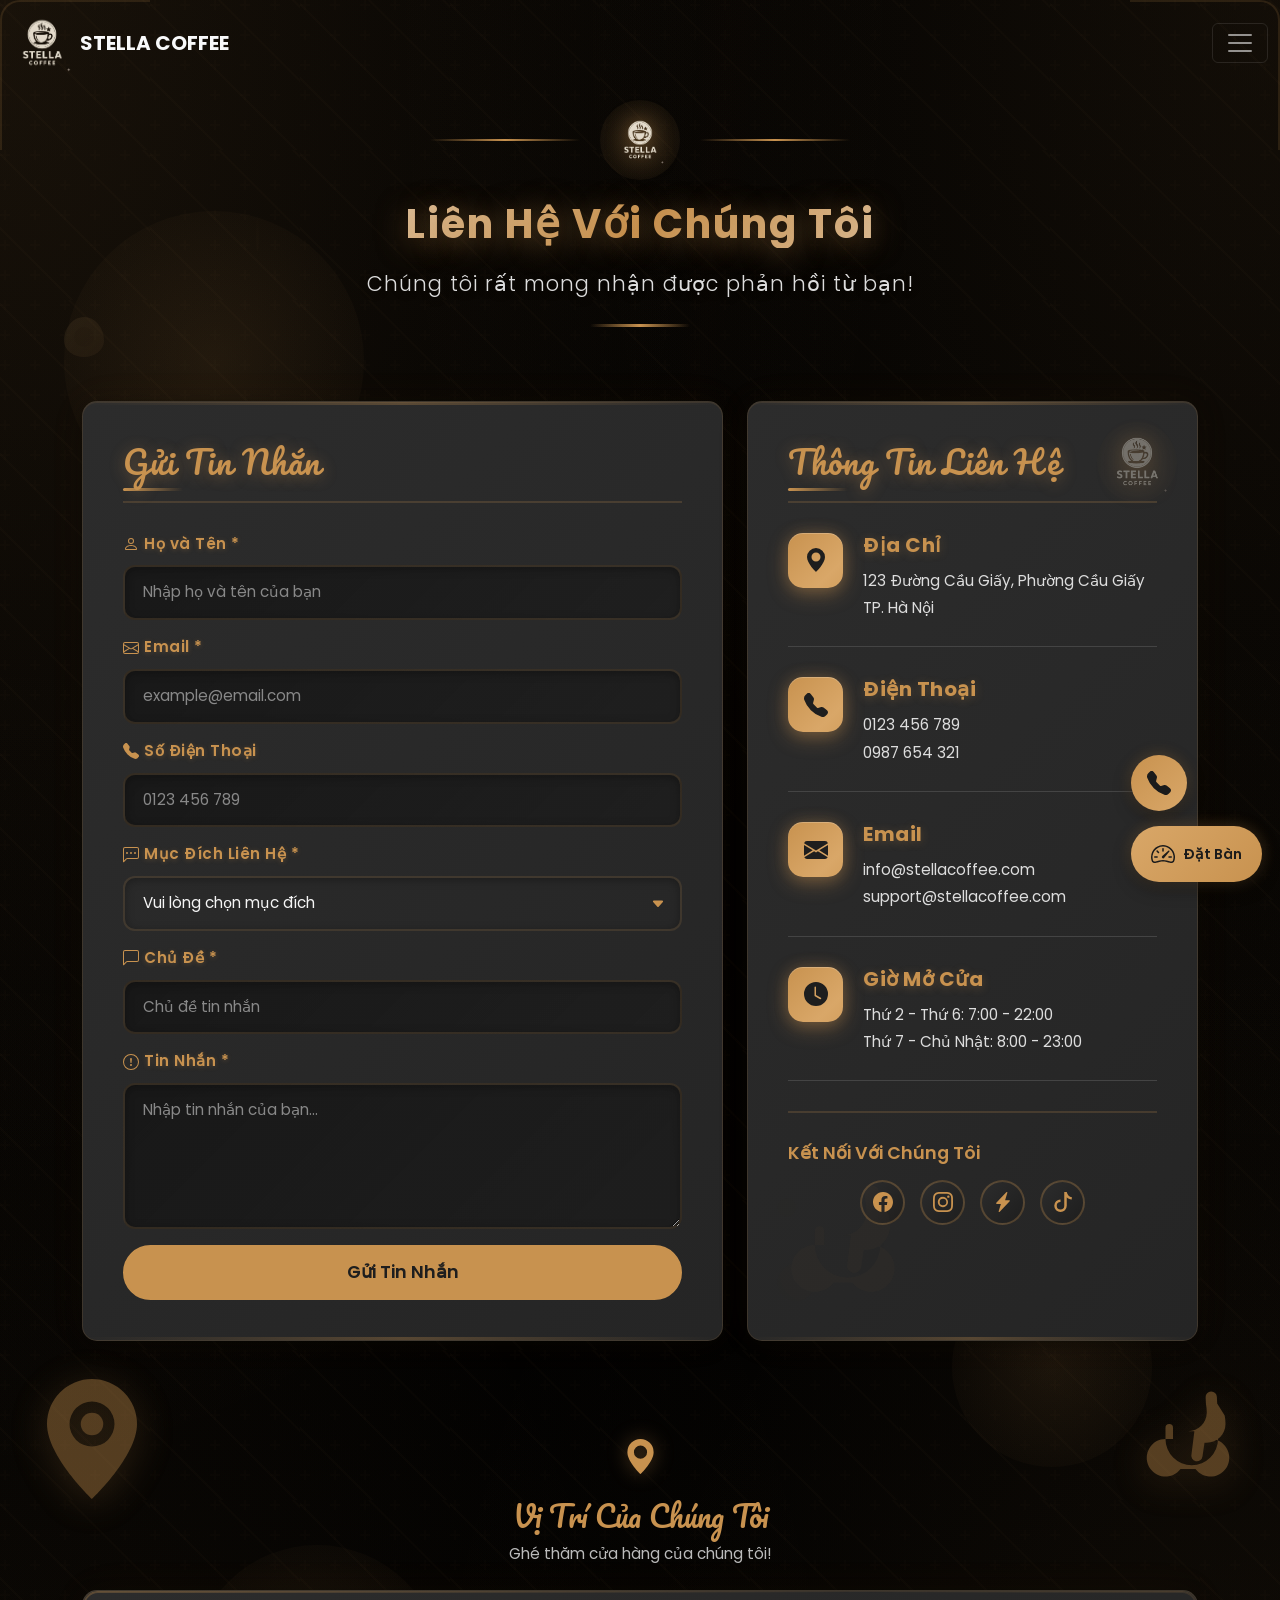
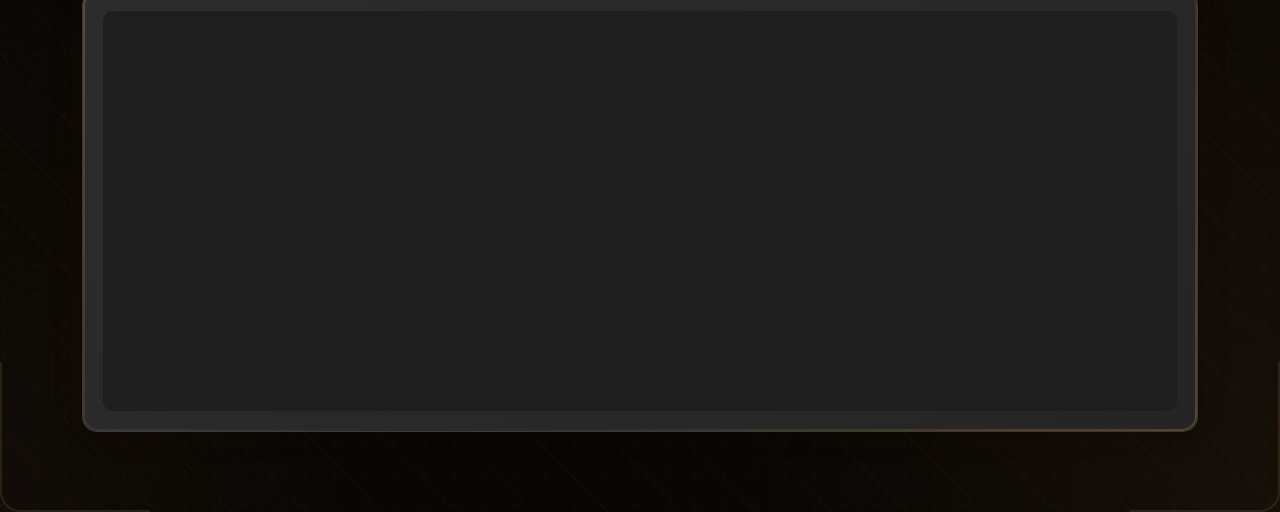
==== Contact.html @ ab0bbe63 "Cải thiện trang Contact" ====
<!DOCTYPE html>
<html lang="vi">

<head>
    <meta charset="UTF-8">
    <meta name="viewport" content="width=device-width, initial-scale=1.0">
    <title>Liên Hệ - Stella Coffee</title>
    <link rel="icon" type="image/png" href="assets/images/logo.png">

    <!-- Bootstrap -->
    <link href="https://cdn.jsdelivr.net/npm/bootstrap@5.3.8/dist/css/bootstrap.min.css" rel="stylesheet"
        integrity="sha384-sRIl4kxILFvY47J16cr9ZwB07vP4J8+LH7qKQnuqkuIAvNWLzeN8tE5YBujZqJLB" crossorigin="anonymous">

    <!-- Font đẹp -->
    <link href="https://fonts.googleapis.com/css2?family=Pacifico&family=Poppins:wght@400;600&display=swap"
        rel="stylesheet">

    <!-- Custom CSS -->
    <link rel="stylesheet" href="assets/style.css">
    <link rel="stylesheet" href="assets/contact.css">
</head>

<body>
    <!-- Thanh điều hướng -->
    <header>
        <nav class="navbar fixed-top navbar-dark">
            <div class="container-fluid">
                <a href="index.html" class="navbar-brand d-flex align-items-center">
                    <img src="assets/images/logo.png" alt="Logo Coffee"
                        style="width: 60px; height: auto; margin-right: 8px;">
                    <span class="fw-bold text-light">STELLA COFFEE</span>
                </a>

                <button class="navbar-toggler" type="button" data-bs-toggle="offcanvas"
                    data-bs-target="#offcanvasNavbar" aria-controls="offcanvasNavbar" aria-label="Toggle navigation">
                    <span class="navbar-toggler-icon"></span>
                </button>

                <div class="offcanvas offcanvas-end text-bg-dark" tabindex="-1" id="offcanvasNavbar">
                    <div class="offcanvas-header">
                        <h5 class="offcanvas-title">MENU</h5>
                        <button type="button" class="btn-close btn-close-white" data-bs-dismiss="offcanvas"
                            aria-label="Close"></button>
                    </div>
                    <div class="offcanvas-body">
                        <ul class="navbar-nav justify-content-end flex-grow-1 pe-3">
                            <li class="nav-item"><a class="nav-link text-light" href="index.html">Trang chủ</a></li>
                            <li class="nav-item"><a class="nav-link text-light" href="#">Giới thiệu</a></li>
                            <li class="nav-item"><a class="nav-link text-light" href="Menu.html">Menu</a></li>
                            <li class="nav-item"><a class="nav-link text-light" href="#">Thư viện</a></li>
                            <li class="nav-item"><a class="nav-link text-light active" href="Contact.html">Liên hệ</a>
                            </li>
                        </ul>
                    </div>
                </div>
            </div>
        </nav>
    </header>

    <!-- Nội dung chính -->
    <main>
        <section class="contact-section">
            <!-- Animated Background Shapes -->
            <div class="bg-shape bg-shape-1"></div>
            <div class="bg-shape bg-shape-2"></div>
            <div class="bg-shape bg-shape-3"></div>
            <div class="bg-shape bg-shape-4"></div>
            
            <!-- Decorative Background Elements -->
            <div class="coffee-bean coffee-bean-1"></div>
            <div class="coffee-bean coffee-bean-2"></div>
            <div class="coffee-bean coffee-bean-3"></div>
            <div class="coffee-bean coffee-bean-4"></div>
            <div class="coffee-steam steam-1"></div>
            <div class="coffee-steam steam-2"></div>
            <div class="coffee-steam steam-3"></div>
            
            <!-- Decorative Corner Elements -->
            <div class="decorative-corner corner-top-left"></div>
            <div class="decorative-corner corner-top-right"></div>
            <div class="decorative-corner corner-bottom-left"></div>
            <div class="decorative-corner corner-bottom-right"></div>
            
            <!-- Background Pattern SVG -->
            <div class="bg-pattern"></div>
            
            <div class="container" style="position: relative; z-index: 1;">
                <div class="contact-header text-center fade-in-up">
                    <div class="header-decoration">
                        <div class="decoration-line left-line"></div>
                        <div class="header-icon-wrapper">
                            <div class="icon-glow"></div>
                            <img src="assets/images/logo.png" alt="Stella Coffee Logo" class="header-logo-icon">
                        </div>
                        <div class="decoration-line right-line"></div>
                    </div>
                    <h1>Liên Hệ Với Chúng Tôi</h1>
                    <p class="subtitle-text">Chúng tôi rất mong nhận được phản hồi từ bạn!</p>
                    <div class="header-underline"></div>
                </div>

                <div class="row g-4 mt-4">
                    <!-- Form liên hệ -->
                    <div class="col-lg-7">
                        <div class="contact-form-wrapper fade-in-left">
                            <div class="form-decoration-top"></div>
                            <div class="form-icon-header">
                                <h2>Gửi Tin Nhắn</h2>
                            </div>
                            <form id="contactForm" class="contact-form">
                                <div class="form-group-wrapper">
                                    <div class="mb-3">
                                        <label for="name" class="form-label">
                                            <svg xmlns="http://www.w3.org/2000/svg" width="16" height="16" fill="currentColor" viewBox="0 0 16 16" style="margin-right: 5px;">
                                                <path d="M8 8a3 3 0 1 0 0-6 3 3 0 0 0 0 6Zm2-3a2 2 0 1 1-4 0 2 2 0 0 1 4 0Zm4 8c0 1-1 1-1 1H3s-1 0-1-1 1-4 6-4 6 3 6 4Zm-1-.004c-.001-.246-.154-.986-.832-1.664C11.516 10.68 10.289 10 8 10c-2.29 0-3.516.68-4.168 1.332-.678.678-.83 1.418-.832 1.664h10Z"/>
                                            </svg>
                                            Họ và Tên *
                                        </label>
                                        <input type="text" class="form-control" id="name" name="name" required
                                            placeholder="Nhập họ và tên của bạn">
                                    </div>
                                    <div class="mb-3">
                                        <label for="email" class="form-label">
                                            <svg xmlns="http://www.w3.org/2000/svg" width="16" height="16" fill="currentColor" viewBox="0 0 16 16" style="margin-right: 5px;">
                                                <path d="M0 4a2 2 0 0 1 2-2h12a2 2 0 0 1 2 2v8a2 2 0 0 1-2 2H2a2 2 0 0 1-2-2V4Zm2-1a1 1 0 0 0-1 1v.217l7 4.2 7-4.2V4a1 1 0 0 0-1-1H2Zm13 2.383-4.708 2.825L15 11.105V5.383Zm-.034 6.876-5.64-3.471L8 9.583l-1.326-.795-5.64 3.47A1 1 0 0 0 2 13h12a1 1 0 0 0 .966-.741ZM1 11.105l4.708-2.897L1 5.383v5.722Z"/>
                                            </svg>
                                            Email *
                                        </label>
                                        <input type="email" class="form-control" id="email" name="email" required
                                            placeholder="example@email.com">
                                    </div>
                                    <div class="mb-3">
                                        <label for="phone" class="form-label">
                                            <svg xmlns="http://www.w3.org/2000/svg" width="16" height="16" fill="currentColor" viewBox="0 0 16 16" style="margin-right: 5px;">
                                                <path fill-rule="evenodd" d="M1.885.511a1.745 1.745 0 0 1 2.61.163L6.29 2.98c.329.423.445.974.315 1.494l-.547 2.19a.678.678 0 0 0 .178.643l2.457 2.457a.678.678 0 0 0 .644.178l2.189-.547a1.745 1.745 0 0 1 1.494.315l2.306 1.794c.829.645.905 1.87.163 2.611l-1.034 1.034c-.74.74-1.846 1.065-2.877.702a18.634 18.634 0 0 1-7.01-4.42 18.634 18.634 0 0 1-4.42-7.009c-.362-1.03-.037-2.137.703-2.877L1.885.511z"/>
                                            </svg>
                                            Số Điện Thoại
                                        </label>
                                        <input type="tel" class="form-control" id="phone" name="phone"
                                            placeholder="0123 456 789">
                                    </div>
                                    <div class="mb-3">
                                        <label for="purpose" class="form-label">
                                            <svg xmlns="http://www.w3.org/2000/svg" width="16" height="16" fill="currentColor" viewBox="0 0 16 16" style="margin-right: 5px;">
                                                <path d="M14 1a1 1 0 0 1 1 1v8a1 1 0 0 1-1 1H4.414A2 2 0 0 0 3 11.586l-2 2V2a1 1 0 0 1 1-1h12zM2 0a2 2 0 0 0-2 2v12.793a.5.5 0 0 0 .854.353l2.853-2.853A1 1 0 0 1 4.414 12H14a2 2 0 0 0 2-2V2a2 2 0 0 0-2-2H2z"/>
                                                <path d="M5 6a1 1 0 1 1-2 0 1 1 0 0 1 2 0zm4 0a1 1 0 1 1-2 0 1 1 0 0 1 2 0zm4 0a1 1 0 1 1-2 0 1 1 0 0 1 2 0z"/>
                                            </svg>
                                            Mục Đích Liên Hệ *
                                        </label>
                                        <select class="form-control" id="purpose" name="purpose" required>
                                            <option value="" disabled selected>Vui lòng chọn mục đích</option>
                                            <option value="booking">❤️ Đặt bàn / Đặt chỗ</option>
                                            <option value="delivery">🚚 Đặt hàng giao tận nơi</option>
                                            <option value="event">🎉 Tổ chức sự kiện</option>
                                            <option value="feedback">💬 Phản hồi / Góp ý</option>
                                            <option value="complaint">⚠️ Khiếu nại</option>
                                            <option value="cooperation">🤝 Hợp tác kinh doanh</option>
                                            <option value="recruitment">👔 Tuyển dụng</option>
                                            <option value="other">📋 Khác</option>
                                        </select>
                                    </div>
                                    <div class="mb-3">
                                        <label for="subject" class="form-label">
                                            <svg xmlns="http://www.w3.org/2000/svg" width="16" height="16" fill="currentColor" viewBox="0 0 16 16" style="margin-right: 5px;">
                                                <path d="M14 1a1 1 0 0 1 1 1v8a1 1 0 0 1-1 1H4.414A2 2 0 0 0 3 11.586l-2 2V2a1 1 0 0 1 1-1h12zM2 0a2 2 0 0 0-2 2v12.793a.5.5 0 0 0 .854.353l2.853-2.853A1 1 0 0 1 4.414 12H14a2 2 0 0 0 2-2V2a2 2 0 0 0-2-2H2z"/>
                                            </svg>
                                            Chủ Đề *
                                        </label>
                                        <input type="text" class="form-control" id="subject" name="subject" required
                                            placeholder="Chủ đề tin nhắn">
                                    </div>
                                    <!-- Honeypot field để chống spam -->
                                    <input type="text" name="website" id="website" style="position: absolute; left: -9999px;" tabindex="-1" autocomplete="off">
                                    <div class="mb-3">
                                        <label for="message" class="form-label">
                                            <svg xmlns="http://www.w3.org/2000/svg" width="16" height="16" fill="currentColor" viewBox="0 0 16 16" style="margin-right: 5px;">
                                                <path d="M8 15A7 7 0 1 1 8 1a7 7 0 0 1 0 14zm0 1A8 8 0 1 0 8 0a8 8 0 0 0 0 16z"/>
                                                <path d="M7.002 11a1 1 0 1 1 2 0 1 1 0 0 1-2 0zM7.1 4.995a.905.905 0 1 1 1.8 0l-.35 3.507a.552.552 0 0 1-1.1 0L7.1 4.995z"/>
                                            </svg>
                                            Tin Nhắn *
                                        </label>
                                        <textarea class="form-control" id="message" name="message" rows="5" required
                                            placeholder="Nhập tin nhắn của bạn..."></textarea>
                                    </div>
                                    <button type="submit" class="btn-submit">
                                        <span class="btn-text">Gửi Tin Nhắn</span>
                                        <span class="btn-loader d-none">
                                            <span class="spinner"></span>
                                        </span>
                                    </button>
                                </div>
                            </form>
                            <div class="form-decoration-bottom"></div>
                        </div>
                    </div>

                    <!-- Thông tin liên hệ -->
                    <div class="col-lg-5">
                        <div class="contact-info-wrapper fade-in-right">
                            <div class="info-decoration-top"></div>
                            <!-- Decorative Logo -->
                            <div class="info-coffee-icons">
                                <div class="info-coffee-icon icon-1">
                                    <img src="assets/images/logo.png" alt="Stella Coffee Logo" class="info-logo-img">
                                </div>
                            </div>
                            <!-- Large Coffee Icon Pattern -->
                            <div class="info-large-icon">
                                <svg xmlns="http://www.w3.org/2000/svg" width="150" height="150" fill="#c8924f" viewBox="0 0 16 16" opacity="0.2">
                                    <path d="M5 8a2.5 2.5 0 1 0 2 4h2a2.5 2.5 0 1 0 2-4V6.5a.5.5 0 0 1 1 0V8a3.5 3.5 0 1 1-7 0V6.5a.5.5 0 0 1 1 0V8Z"/>
                                    <path d="M11.89 3.26l-.04-.87a.75.75 0 1 0-1.5.05l.04.87c.07.36.11.73.11 1.15 0 1.38-1.12 2.5-2.5 2.5H8.85l-.38 3.04a.75.75 0 1 0 1.46.32L10.2 8.5h.3c1.38 0 2.5-1.12 2.5-2.5 0-.42-.04-.79-.11-1.15Z"/>
                                    <circle cx="3" cy="12" r="2" fill="#c8924f" opacity="0.3"/>
                                    <circle cx="13" cy="4" r="1.5" fill="#c8924f" opacity="0.3"/>
                                    <circle cx="2" cy="4" r="1" fill="#c8924f" opacity="0.3"/>
                                </svg>
                            </div>
                            <div class="info-icon-header">
                                <h2>Thông Tin Liên Hệ</h2>
                            </div>

                            <div class="contact-info-item">
                                <div class="contact-icon">
                                    <svg xmlns="http://www.w3.org/2000/svg" width="24" height="24" fill="currentColor"
                                        class="bi bi-geo-alt-fill" viewBox="0 0 16 16">
                                        <path
                                            d="M8 16s6-5.686 6-10A6 6 0 0 0 2 6c0 4.314 6 10 6 10zm0-7a3 3 0 1 1 0-6 3 3 0 0 1 0 6z" />
                                    </svg>
                                </div>
                                <div class="contact-info-details">
                                    <h4>Địa Chỉ</h4>
                                    <p>123 Đường Cầu Giấy, Phường Cầu Giấy<br> TP. Hà Nội</p>
                                </div>
                            </div>

                            <div class="contact-info-item">
                                <div class="contact-icon">
                                    <svg xmlns="http://www.w3.org/2000/svg" width="24" height="24" fill="currentColor"
                                        class="bi bi-telephone-fill" viewBox="0 0 16 16">
                                        <path fill-rule="evenodd"
                                            d="M1.885.511a1.745 1.745 0 0 1 2.61.163L6.29 2.98c.329.423.445.974.315 1.494l-.547 2.19a.678.678 0 0 0 .178.643l2.457 2.457a.678.678 0 0 0 .644.178l2.189-.547a1.745 1.745 0 0 1 1.494.315l2.306 1.794c.829.645.905 1.87.163 2.611l-1.034 1.034c-.74.74-1.846 1.065-2.877.702a18.634 18.634 0 0 1-7.01-4.42 18.634 18.634 0 0 1-4.42-7.009c-.362-1.03-.037-2.137.703-2.877L1.885.511z" />
                                    </svg>
                                </div>
                                <div class="contact-info-details">
                                    <h4>Điện Thoại</h4>
                                    <p><a href="tel:+84123456789">0123 456 789</a></p>
                                    <p><a href="tel:+84987654321">0987 654 321</a></p>
                                </div>
                            </div>

                            <div class="contact-info-item">
                                <div class="contact-icon">
                                    <svg xmlns="http://www.w3.org/2000/svg" width="24" height="24" fill="currentColor"
                                        class="bi bi-envelope-fill" viewBox="0 0 16 16">
                                        <path
                                            d="M.05 3.555A2 2 0 0 1 2 2h12a2 2 0 0 1 1.95 1.555L8 8.414.05 3.555zM0 4.697v7.104l5.803-3.558L0 4.697zM6.761 8.83l-6.57 4.027A2 2 0 0 0 2 14h12a2 2 0 0 0 1.808-1.144l-6.57-4.027L8 9.586l-1.239-.757zm3.436-.586L16 11.801V4.697l-5.803 3.546z" />
                                    </svg>
                                </div>
                                <div class="contact-info-details">
                                    <h4>Email</h4>
                                    <p><a href="mailto:info@stellacoffee.com">info@stellacoffee.com</a></p>
                                    <p><a href="mailto:support@stellacoffee.com">support@stellacoffee.com</a></p>
                                </div>
                            </div>

                            <div class="contact-info-item">
                                <div class="contact-icon">
                                    <svg xmlns="http://www.w3.org/2000/svg" width="24" height="24" fill="currentColor"
                                        class="bi bi-clock-fill" viewBox="0 0 16 16">
                                        <path
                                            d="M16 8A8 8 0 1 1 0 8a8 8 0 0 1 16 0zM8 3.5a.5.5 0 0 0-1 0V9a.5.5 0 0 0 .252.434l3.5 2a.5.5 0 0 0 .496-.868L8 8.71V3.5z" />
                                    </svg>
                                </div>
                                <div class="contact-info-details">
                                    <h4>Giờ Mở Cửa</h4>
                                    <p>Thứ 2 - Thứ 6: 7:00 - 22:00<br>Thứ 7 - Chủ Nhật: 8:00 - 23:00</p>
                                </div>
                            </div>

                            <!-- Social Media Links -->
                            <div class="social-media-section">
                                <h4>Kết Nối Với Chúng Tôi</h4>
                                <div class="social-icons">
                                    <a href="#" class="social-icon" title="Facebook">
                                        <svg xmlns="http://www.w3.org/2000/svg" width="20" height="20" fill="currentColor" viewBox="0 0 16 16">
                                            <path d="M16 8.049c0-4.446-3.582-8.05-8-8.05C3.58 0-.002 3.603-.002 8.05c0 4.017 2.926 7.347 6.75 7.951v-5.625h-2.03V8.05H6.75V6.275c0-2.017 1.195-3.131 3.022-3.131.876 0 1.791.157 1.791.157v1.98h-1.009c-.993 0-1.303.621-1.303 1.258v1.51h2.218l-.354 2.326H9.25V16c3.824-.604 6.75-3.934 6.75-7.951z"/>
                                        </svg>
                                    </a>
                                    <a href="#" class="social-icon" title="Instagram">
                                        <svg xmlns="http://www.w3.org/2000/svg" width="20" height="20" fill="currentColor" viewBox="0 0 16 16">
                                            <path d="M8 0C5.829 0 5.556.01 4.703.048 3.85.088 3.269.222 2.76.42a3.917 3.917 0 0 0-1.417.923A3.927 3.927 0 0 0 .42 2.76C.222 3.268.087 3.85.048 4.7.01 5.555 0 5.827 0 8.001c0 2.172.01 2.444.048 3.297.04.852.174 1.433.372 1.942.205.526.478.972.923 1.417.444.445.89.719 1.416.923.51.198 1.09.333 1.942.372C5.555 15.99 5.827 16 8 16s2.444-.01 3.298-.048c.851-.04 1.434-.174 1.943-.372a3.916 3.916 0 0 0 1.416-.923c.445-.445.718-.891.923-1.417.197-.509.332-1.09.372-1.942C15.99 10.445 16 10.173 16 8s-.01-2.445-.048-3.299c-.04-.851-.175-1.433-.372-1.941a3.926 3.926 0 0 0-.923-1.417A3.911 3.911 0 0 0 13.24.42c-.51-.198-1.092-.333-1.943-.372C10.443.01 10.172 0 7.998 0h.003zm-.717 1.442h.718c2.136 0 2.389.007 3.232.046.78.035 1.204.166 1.486.275.373.145.64.319.92.599.28.28.453.546.598.92.11.281.24.705.275 1.485.039.843.047 1.096.047 3.231s-.008 2.389-.047 3.232c-.035.78-.166 1.203-.275 1.485a2.47 2.47 0 0 1-.599.919c-.28.28-.546.453-.92.598-.28.11-.704.24-1.485.276-.843.038-1.096.047-3.232.047s-2.39-.009-3.233-.047c-.78-.036-1.203-.166-1.485-.276a2.478 2.478 0 0 1-.92-.598 2.48 2.48 0 0 1-.6-.92c-.109-.281-.24-.705-.275-1.485-.038-.843-.046-1.096-.046-3.233 0-2.136.008-2.388.046-3.231.036-.78.166-1.204.276-1.486.145-.373.319-.64.599-.92.28-.28.546-.453.92-.598.282-.11.705-.24 1.485-.276.738-.034 1.024-.044 2.515-.045v.002zm4.988 1.328a.96.96 0 1 0 0 1.92.96.96 0 0 0 0-1.92zm-4.27 1.122a4.109 4.109 0 1 0 0 8.217 4.109 4.109 0 0 0 0-8.217zm0 1.441a2.667 2.667 0 1 1 0 5.334 2.667 2.667 0 0 1 0-5.334z"/>
                                        </svg>
                                    </a>
                                    <a href="#" class="social-icon" title="Zalo">
                                        <svg xmlns="http://www.w3.org/2000/svg" width="20" height="20" fill="currentColor" viewBox="0 0 16 16">
                                            <path d="M11.251.068a.5.5 0 0 1 .227.58L9.677 6.5H13a.5.5 0 0 1 .364.843l-8 8.5a.5.5 0 0 1-.842-.49L6.323 9.5H3a.5.5 0 0 1-.364-.843l8-8.5a.5.5 0 0 1 .615-.09z"/>
                                        </svg>
                                    </a>
                                    <a href="#" class="social-icon" title="TikTok">
                                        <svg xmlns="http://www.w3.org/2000/svg" width="20" height="20" fill="currentColor" viewBox="0 0 16 16">
                                            <path d="M9 0h1.98c.144.715.54 1.617 1.235 2.512C12.895 3.389 13.797 4 15 4v2c-1.753 0-3.07-.814-4-1.829V11a5 5 0 1 1-5-5v2a3 3 0 1 0 3 3V0Z"/>
                                        </svg>
                                    </a>
                                </div>
                            </div>
                            <div class="info-decoration-bottom"></div>
                        </div>
                    </div>
                </div>

                <!-- Map Section -->
                <div class="row mt-5">
                    <div class="col-12">
                        <div class="map-wrapper fade-in-up">
                            <!-- Decorative Icons Around Map -->
                            <div class="map-decorative-icons">
                                <div class="map-decor-icon map-icon-left">
                                    <svg xmlns="http://www.w3.org/2000/svg" width="120" height="120" fill="#c8924f" viewBox="0 0 16 16">
                                        <path d="M8 16s6-5.686 6-10A6 6 0 0 0 2 6c0 4.314 6 10 6 10zm0-7a3 3 0 1 1 0-6 3 3 0 0 1 0 6z"/>
                                        <circle cx="8" cy="6" r="1.5" fill="#c8924f"/>
                                    </svg>
                                </div>
                                <div class="map-decor-icon map-icon-right">
                                    <svg xmlns="http://www.w3.org/2000/svg" width="120" height="120" fill="#c8924f" viewBox="0 0 16 16">
                                        <path d="M5 8a2.5 2.5 0 1 0 2 4h2a2.5 2.5 0 1 0 2-4V6.5a.5.5 0 0 1 1 0V8a3.5 3.5 0 1 1-7 0V6.5a.5.5 0 0 1 1 0V8Z"/>
                                        <path d="M11.89 3.26l-.04-.87a.75.75 0 1 0-1.5.05l.04.87c.07.36.11.73.11 1.15 0 1.38-1.12 2.5-2.5 2.5H8.85l-.38 3.04a.75.75 0 1 0 1.46.32L10.2 8.5h.3c1.38 0 2.5-1.12 2.5-2.5 0-.42-.04-.79-.11-1.15Z"/>
                                    </svg>
                                </div>
                            </div>
                            <div class="map-header text-center mb-4">
                                <svg xmlns="http://www.w3.org/2000/svg" width="35" height="35" fill="#c8924f" viewBox="0 0 16 16" style="margin-bottom: 10px;">
                                    <path d="M8 16s6-5.686 6-10A6 6 0 0 0 2 6c0 4.314 6 10 6 10zm0-7a3 3 0 1 1 0-6 3 3 0 0 1 0 6z"/>
                                </svg>
                                <h2>Vị Trí Của Chúng Tôi</h2>
                                <p class="map-subtitle">Ghé thăm cửa hàng của chúng tôi!</p>
                            </div>
                            <div class="map-container">
                                <!-- Lazy-load Map -->
                                <div class="map-wrapper-lazy" id="map-section" 
                                    data-src="https://www.google.com/maps/embed?pb=!1m18!1m12!1m3!1d4640.594078069213!2d105.80084557601275!3d21.02815948779765!2m3!1f0!2f0!3f0!3m2!1i1024!2i768!4f13.1!3m3!1m2!1s0x3135ab424a50fff9%3A0xbe3a7f3670c0a45f!2zVHLGsOG7nW5nIMSQ4bqhaSBI4buNYyBHaWFvIFRow7RuZyBW4bqtbiBU4bqjaQ!5e1!3m2!1svi!2s!4v1761988107381!5m2!1svi!2s">
                                    <div class="map-placeholder">
                                        <div class="map-loading-spinner"></div>
                                        <p>Đang tải bản đồ...</p>
                                        <a href="https://www.google.com/maps/search/?api=1&query=123+Đường+Cầu+Giấy,+Phường+Cầu+Giấy,+Hà+Nội" 
                                           target="_blank" class="btn-map-directions">
                                            <svg xmlns="http://www.w3.org/2000/svg" width="20" height="20" fill="currentColor" viewBox="0 0 16 16" style="margin-right: 8px;">
                                                <path d="M8 16s6-5.686 6-10A6 6 0 0 0 2 6c0 4.314 6 10 6 10zm0-7a3 3 0 1 1 0-6 3 3 0 0 1 0 6z"/>
                                            </svg>
                                            Chỉ đường đến Stella Coffee
                                        </a>
                                    </div>
                                </div>
                            </div>
                        </div>
                    </div>
                </div>
            </div>
        </section>
    </main>

    <!-- Script Bootstrap -->
    <script src="https://cdn.jsdelivr.net/npm/bootstrap@5.3.8/dist/js/bootstrap.bundle.min.js"
        integrity="sha384-FKyoEForCGlyvwx9Hj09JcYn3nv7wiPVlz7YYwJrWVcXK/BmnVDxM+D2scQbITxI"
        crossorigin="anonymous"></script>

    <!-- Toast Notification -->
    <div id="toast" class="toast-notification" role="alert" aria-live="assertive" aria-atomic="true">
        <div class="toast-content">
            <svg xmlns="http://www.w3.org/2000/svg" width="24" height="24" fill="#c8924f" viewBox="0 0 16 16" class="toast-icon">
                <path d="M16 8A8 8 0 1 1 0 8a8 8 0 0 1 16 0zm-3.97-3.03a.75.75 0 0 0-1.08.022L7.477 9.417 5.384 7.323a.75.75 0 0 0-1.06 1.061L6.97 11.03a.75.75 0 0 0 1.079-.02l3.992-4.99a.75.75 0 0 0-.01-1.05z"/>
            </svg>
            <div class="toast-text">
                <strong>Thành công!</strong>
                <p>Cảm ơn bạn đã liên hệ! Chúng tôi sẽ phản hồi trong vòng 24 giờ.</p>
            </div>
        </div>
    </div>

    <!-- Floating CTA Buttons -->
    <div class="floating-cta-buttons">
        <!-- Call Button -->
        <a href="tel:0123456789" class="floating-call" aria-label="Gọi ngay">
            <svg xmlns="http://www.w3.org/2000/svg" width="24" height="24" fill="currentColor" viewBox="0 0 16 16">
                <path fill-rule="evenodd" d="M1.885.511a1.745 1.745 0 0 1 2.61.163L6.29 2.98c.329.423.445.974.315 1.494l-.547 2.19a.678.678 0 0 0 .178.643l2.457 2.457a.678.678 0 0 0 .644.178l2.189-.547a1.745 1.745 0 0 1 1.494.315l2.306 1.794c.829.645.905 1.87.163 2.611l-1.034 1.034c-.74.74-1.846 1.065-2.877.702a18.634 18.634 0 0 1-7.01-4.42 18.634 18.634 0 0 1-4.42-7.009c-.362-1.03-.037-2.137.703-2.877L1.885.511z"/>
            </svg>
        </a>
        <!-- Booking Button -->
        <a href="#contactForm" class="floating-booking" aria-label="Đặt bàn ngay">
            <svg xmlns="http://www.w3.org/2000/svg" width="24" height="24" fill="currentColor" viewBox="0 0 16 16">
                <path d="M8 4a.5.5 0 0 1 .5.5V6a.5.5 0 0 1-1 0V4.5A.5.5 0 0 1 8 4zM3.732 5.732a.5.5 0 0 1 .707 0l.915.914a.5.5 0 1 1-.708.708l-.914-.915a.5.5 0 0 1 0-.707zM2 10a.5.5 0 0 1 .5-.5h1.586a.5.5 0 0 1 0 1H2.5A.5.5 0 0 1 2 10zm9.5 0a.5.5 0 0 1 .5-.5h1.5a.5.5 0 0 1 0 1H12a.5.5 0 0 1-.5-.5zm.754-4.246a.389.389 0 0 0-.527-.02L7.547 9.31a.91.91 0 1 0 1.302 1.258l3.434-4.297a.389.389 0 0 0-.029-.518z"/>
                <path fill-rule="evenodd" d="M0 10a8 8 0 1 1 15.547 2.661c-.442 1.253-1.845 1.602-2.932 1.25C11.309 13.488 9.475 13 8 13c-1.474 0-3.31.488-4.615.911-1.087.352-2.49.003-2.932-1.25A7.988 7.988 0 0 1 0 10zm8-7a7 7 0 0 0-6.603 9.329c.203.575.923.876 1.68.63C4.397 12.533 6.358 12 8 12s3.604.532 4.923.96c.757.245 1.477-.056 1.68-.631A7 7 0 0 0 8 3z"/>
            </svg>
            <span class="btn-label">Đặt Bàn</span>
        </a>
    </div>

    <!-- Script xử lý -->
    <script>
        // Form Validation & Submission
        const contactForm = document.getElementById('contactForm');
        contactForm.addEventListener('submit', function (e) {
            e.preventDefault();
            
            // Honeypot check
            const honeypot = document.getElementById('website').value;
            if (honeypot) {
                return; // Spam detected, silently fail
            }
            
            const btn = this.querySelector('.btn-submit');
            const btnText = btn.querySelector('.btn-text');
            const btnLoader = btn.querySelector('.btn-loader');
            
            // Validate form
            if (!this.checkValidity()) {
                this.reportValidity();
                return;
            }
            
            // Show loading
            btnText.classList.add('d-none');
            btnLoader.classList.remove('d-none');
            btn.disabled = true;
            
            // Simulate form submission (thay bằng API call thực tế)
            setTimeout(() => {
                // TODO: Gửi data đến server
                // fetch('/api/contact', { method: 'POST', body: new FormData(this) })
                //   .then(response => response.json())
                //   .then(data => { showToast(); });
                
                // Show toast
                showToast();
                
                // Reset form
                this.reset();
                
                // Reset button
                btnText.classList.remove('d-none');
                btnLoader.classList.add('d-none');
                btn.disabled = false;
            }, 1500);
        });
        
        // Toast Notification
        function showToast() {
            const toast = document.getElementById('toast');
            toast.classList.add('show');
            setTimeout(() => {
                toast.classList.remove('show');
            }, 4000);
        }
        
        // Lazy Load Map
        function loadMap() {
            const wrapper = document.getElementById('map-section');
            if (!wrapper || wrapper.classList.contains('loaded')) return;
            
            const src = wrapper.dataset.src;
            const iframe = document.createElement('iframe');
            iframe.src = src;
            iframe.width = "100%";
            iframe.height = "400";
            iframe.style.border = "0";
            iframe.loading = "lazy";
            iframe.allowFullscreen = true;
            iframe.referrerPolicy = "no-referrer-when-downgrade";
            
            wrapper.innerHTML = '';
            wrapper.appendChild(iframe);
            wrapper.classList.add('loaded');
        }
        
        // Intersection Observer for lazy-loading map
        if ('IntersectionObserver' in window) {
            const mapObserver = new IntersectionObserver(entries => {
                if (entries[0].isIntersecting) {
                    loadMap();
                    mapObserver.disconnect();
                }
            }, { threshold: 0.2 });
            
            const mapSection = document.getElementById('map-section');
            if (mapSection) {
                mapObserver.observe(mapSection);
            }
        } else {
            // Fallback for older browsers
            window.addEventListener('load', loadMap);
        }
        
        // Smooth scroll for booking button
        document.querySelectorAll('a[href^="#"]').forEach(anchor => {
            anchor.addEventListener('click', function (e) {
                const href = this.getAttribute('href');
                if (href === '#') return;
                
                const target = document.querySelector(href);
                if (target) {
                    e.preventDefault();
                    target.scrollIntoView({
                        behavior: 'smooth',
                        block: 'start'
                    });
                }
            });
        });
    </script>
</body>

</html>
---- assets/style.css ----
/* Importing Google fonts */
@import url("https://fonts.googleapis.com/css2?family=Miniver&family=Poppins:ital,wght@0,400;0,500;0,600;0,700;1,400&display=swap");
* {
  margin: 0;
  padding: 0;
  box-sizing: border-box;
  font-family: "Poppins", sans-serif;
}

:root {
  /* Colors - Tông Đen/Vàng Đồng */
  --white-color: #fff;
  --dark-color: #faf3e0; /* Màu Kem/Trắng Sáng cho chữ trên nền Tối */
  --primary-color: #252525; /* Màu Đen làm nền chính */
  --secondary-color: #c68a4d; /* Màu Vàng Đồng/Caramel làm điểm nhấn */
  --light-pink-color: #faf4f5;
  --medium-gray-color: #ccc;
  /* Font size */
  --font-size-s: 0.9rem;
  --font-size-n: 1rem;
  --font-size-m: 1.12rem;
  --font-size-l: 1.5rem;
  --font-size-xl: 2rem;
  --font-size-xxl: 2.3rem;
  /* Font weight */
  --font-weight-normal: 400;
  --font-weight-medium: 500;
  --font-weight-semibold: 600;
  --font-weight-bold: 700;
  /* Border radius */
  --border-radius-s: 8px;
  --border-radius-m: 30px;
  --border-radius-circle: 50%;
  /* Site max width */
  --site-max-width: 1300px;
}
html {
  scroll-behavior: smooth;
}
/*Stylings for whole site*/
ul {
  list-style: none;
}

a {
  text-decoration: none;
}

button {
  cursor: pointer;
  border: none;
  background: none;
}

img {
  width: 100%;
}

.section-content {
  margin: 0 auto;
  padding: 0px 20px;
  max-width: var(--site-max-width);
}

/* ------------------------------------ */
/* Navbar styling (Đã được điều chỉnh cho phù hợp với Bootstrap) */
/* ------------------------------------ */
header {
  position: relative;
  width: 100%;
  z-index: 5;
  /* Background: Mặc định là primary-color (Đen), nhưng sẽ được đặt lại trong thẻ <nav> HTML */
  background: var(--primary-color);
}

/* Các style Navbar cũ đã được thay thế bằng style Bootstrap,
   chỉ giữ lại style logo và link hover/active tự custom */

.navbar .nav-menu .nav-link {
  padding: 10px 18px;
  /* color đã được set inline trong HTML để tương thích Bootstrap, 
     nhưng giữ lại style này để dự phòng hoặc cho các trạng thái khác */
  color: var(--white-color);
  font-size: var(--font-size-m);
  border-radius: var(--border-radius-m);
  transition: 0.3s ease;
}

/* Hiệu ứng hover cho menu item */
.navbar .nav-menu .nav-link:hover {
  color: var(--primary-color) !important; /* Đổi thành màu nền chính (Đen) */
  background: var(--secondary-color); /* Nền vàng đồng nổi bật */
}

/* ------------------------------------ */
/* Hero section styling */
/* ------------------------------------ */
.hero-section {
  min-height: 100vh;
  background: var(--primary-color); /* Nền Đen */
}
.hero-section .section-content {
  display: flex;
  padding-top: 40px;
  align-items: center;
  min-height: 100vh;
  justify-content: space-between;
}
.hero-section .hero-details {
  color: var(--white-color); /* Chữ trắng trên nền đen */
}
.hero-section .hero-details .title {
  font-size: var(--font-size-xxl);
  color: var(--secondary-color); /* Tiêu đề Vàng Đồng */
  font-family: "Miniver", sans-serif;
}
.hero-section .hero-details .subtitle {
  margin-top: 8px;
  max-width: 70%;
  font-size: var(--font-size-xl);
  font-weight: var(--font-weight-semibold);
}
.hero-section .hero-details .description {
  max-width: 70%;
  margin: 24px 0 40px;
  font-size: var(--font-size-m);
}
.hero-section .hero-details .buttons {
  display: flex;
  gap: 23px;
}
/* Nút Order Now (Màu nhấn) */
.hero-section .hero-details .button {
  padding: 10px 26px;
  display: block;
  border: 2px solid transparent;
  border-radius: var(--border-radius-m);
  background: var(--secondary-color); /* Nền Vàng Đồng */
  color: var(--primary-color); /* Chữ Đen */
  font-size: var(--font-size-m);
  font-weight: var(--font-weight-medium);
  transition: 0.3s ease;
}
/* Hiệu ứng hover cho nút Order Now */
.hero-section .hero-details .button:hover,
.hero-section .hero-details .button.contact-us {
  color: var(--white-color); /* Chữ Trắng */
  border-color: var(--white-color);
  background: transparent;
}
/* Nút Contact Us (Nền trong suốt, viền trắng) */
.hero-section .hero-details .button.contact-us:hover {
  color: var(--primary-color); /* Chữ Đen */
  background: var(--secondary-color); /* Nền Vàng Đồng */
  border-color: var(--secondary-color);
}
.hero-section .hero-image-wrapper {
  max-width: 500px;
  margin-right: 30px;
}
/* ------------------------------------ */
/* Menu section styling (Cơ bản)        */
/* ------------------------------------ */
.menu-section {
  min-height: 100vh;
  background: var(--primary-color); /* Nền Đen */
}
---- assets/contact.css ----
/* Contact Section Styling */
.contact-section {
    min-height: 100vh;
    padding-top: 100px;
    padding-bottom: 80px;
    background-color: #000000;
    color: #f5f5f5;
    font-family: "Poppins", sans-serif;
    position: relative;
    overflow: hidden;
    /* Black Background với subtle gradients */
    background: 
        /* Subtle radial gradients for depth */
        radial-gradient(ellipse at top left, rgba(200, 146, 79, 0.05) 0%, transparent 40%),
        radial-gradient(ellipse at top right, rgba(200, 146, 79, 0.04) 0%, transparent 40%),
        radial-gradient(ellipse at bottom left, rgba(200, 146, 79, 0.03) 0%, transparent 40%),
        radial-gradient(ellipse at bottom right, rgba(200, 146, 79, 0.04) 0%, transparent 40%),
        /* Base black */
        #000000;
    background-size: 100% 100%, 100% 100%, 100% 100%, 100% 100%, 100% 100%;
}

.contact-section::before {
    content: '';
    position: absolute;
    top: 0;
    left: 0;
    right: 0;
    bottom: 0;
    /* Subtle gradient overlays trên nền đen */
    background: 
        /* Radial gradients for subtle depth */
        radial-gradient(ellipse at top left, rgba(200, 146, 79, 0.08) 0%, transparent 50%),
        radial-gradient(ellipse at top right, rgba(200, 146, 79, 0.06) 0%, transparent 50%),
        radial-gradient(ellipse at bottom left, rgba(200, 146, 79, 0.05) 0%, transparent 50%),
        radial-gradient(ellipse at bottom right, rgba(200, 146, 79, 0.07) 0%, transparent 50%),
        /* Diagonal pattern rất subtle */
        repeating-linear-gradient(
            45deg,
            transparent,
            transparent 50px,
            rgba(200, 146, 79, 0.02) 50px,
            rgba(200, 146, 79, 0.02) 52px
        );
    background-size: 100% 100%, 100% 100%, 100% 100%, 100% 100%, 150px 150px;
    z-index: 0;
    pointer-events: none;
    animation: backgroundPulse 15s ease-in-out infinite;
}

/* Animated Background Pattern Overlay */
.contact-section::after {
    content: '';
    position: absolute;
    top: 0;
    left: 0;
    right: 0;
    bottom: 0;
    background-image: 
        /* Coffee bean pattern overlay - rất subtle trên nền đen */
        repeating-conic-gradient(
            from 0deg at 50% 50%,
            transparent 0deg,
            rgba(200, 146, 79, 0.015) 5deg,
            transparent 10deg,
            transparent 360deg
        );
    opacity: 0.4;
    z-index: 0;
    pointer-events: none;
    mix-blend-mode: overlay;
}

@keyframes backgroundPulse {
    0%, 100% {
        transform: scale(1) rotate(0deg);
        opacity: 0.5;
    }
    50% {
        transform: scale(1.2) rotate(180deg);
        opacity: 0.3;
    }
}

@keyframes spin {
    from {
        transform: rotate(0deg);
    }
    to {
        transform: rotate(360deg);
    }
}

/* Floating Coffee Beans Animation */
.coffee-bean {
    position: absolute;
    width: 40px;
    height: 40px;
    background: linear-gradient(135deg, #8b6f47 0%, #5c4427 100%);
    border-radius: 50% 50% 50% 50% / 60% 60% 40% 40%;
    opacity: 0.15;
    animation: float 15s infinite ease-in-out;
    z-index: 0;
}

.coffee-bean::before {
    content: '';
    position: absolute;
    width: 20px;
    height: 20px;
    background: #5c4427;
    border-radius: 50%;
    top: 10px;
    left: 10px;
    opacity: 0.5;
}

.coffee-bean-1 {
    top: 15%;
    left: 5%;
    animation-delay: 0s;
}

.coffee-bean-2 {
    top: 60%;
    right: 8%;
    animation-delay: 3s;
    width: 30px;
    height: 30px;
}

.coffee-bean-3 {
    bottom: 20%;
    left: 10%;
    animation-delay: 6s;
    width: 35px;
    height: 35px;
}

.coffee-bean-4 {
    top: 40%;
    right: 15%;
    animation-delay: 9s;
    width: 25px;
    height: 25px;
}

@keyframes float {
    0%, 100% {
        transform: translateY(0px) rotate(0deg);
    }
    25% {
        transform: translateY(-30px) rotate(90deg);
    }
    50% {
        transform: translateY(-60px) rotate(180deg);
    }
    75% {
        transform: translateY(-30px) rotate(270deg);
    }
}

/* Coffee Steam Animation */
.coffee-steam {
    position: absolute;
    width: 3px;
    height: 40px;
    background: linear-gradient(to top, rgba(200, 146, 79, 0.1), transparent);
    border-radius: 50% 50% 50% 50% / 60% 60% 40% 40%;
    opacity: 0.2;
    animation: steam-rise 8s infinite ease-in-out;
}

.steam-1 {
    top: 10%;
    left: 20%;
    animation-delay: 0s;
}

.steam-2 {
    top: 25%;
    right: 25%;
    animation-delay: 2s;
    height: 50px;
}

.steam-3 {
    bottom: 15%;
    right: 15%;
    animation-delay: 4s;
    height: 35px;
}

@keyframes steam-rise {
    0% {
        transform: translateY(0) scaleX(1);
        opacity: 0.2;
    }
    50% {
        transform: translateY(-50px) scaleX(1.5);
        opacity: 0.05;
    }
    100% {
        transform: translateY(-100px) scaleX(2);
        opacity: 0;
    }
}

/* Decorative Corners */
/* Background Shapes */
.bg-shape {
    position: absolute;
    border-radius: 50%;
    background: radial-gradient(circle, rgba(200, 146, 79, 0.1), transparent);
    z-index: 0;
    animation: shapeFloat 20s infinite ease-in-out;
    pointer-events: none;
}

.bg-shape-1 {
    width: 300px;
    height: 300px;
    top: 10%;
    left: 5%;
    animation-delay: 0s;
}

.bg-shape-2 {
    width: 200px;
    height: 200px;
    top: 60%;
    right: 10%;
    animation-delay: 5s;
}

.bg-shape-3 {
    width: 250px;
    height: 250px;
    bottom: 15%;
    left: 15%;
    animation-delay: 10s;
}

.bg-shape-4 {
    width: 180px;
    height: 180px;
    top: 40%;
    right: 25%;
    animation-delay: 15s;
}

@keyframes shapeFloat {
    0%, 100% {
        transform: translate(0, 0) scale(1);
        opacity: 0.3;
    }
    33% {
        transform: translate(30px, -30px) scale(1.1);
        opacity: 0.5;
    }
    66% {
        transform: translate(-20px, 20px) scale(0.9);
        opacity: 0.4;
    }
}

/* Background Pattern */
.bg-pattern {
    position: absolute;
    top: 0;
    left: 0;
    right: 0;
    bottom: 0;
    background-image: 
        url("data:image/svg+xml,%3Csvg width='60' height='60' viewBox='0 0 60 60' xmlns='http://www.w3.org/2000/svg'%3E%3Cg fill='none' fill-rule='evenodd'%3E%3Cg fill='%23c8924f' fill-opacity='0.03'%3E%3Cpath d='M36 34v-4h-2v4h-4v2h4v4h2v-4h4v-2h-4zm0-30V0h-2v4h-4v2h4v4h2V6h4V4h-4zM6 34v-4H4v4H0v2h4v4h2v-4h4v-2H6zM6 4V0H4v4H0v2h4v4h2V6h4V4H6z'/%3E%3C/g%3E%3C/g%3E%3C/svg%3E");
    opacity: 0.5;
    z-index: 0;
    pointer-events: none;
    animation: patternMove 30s linear infinite;
}

@keyframes patternMove {
    0% {
        background-position: 0 0;
    }
    100% {
        background-position: 60px 60px;
    }
}

.decorative-corner {
    position: absolute;
    width: 150px;
    height: 150px;
    border: 2px solid rgba(200, 146, 79, 0.15);
    z-index: 0;
}

.corner-top-left {
    top: 0;
    left: 0;
    border-right: none;
    border-bottom: none;
    border-top-left-radius: 20px;
}

.corner-top-right {
    top: 0;
    right: 0;
    border-left: none;
    border-bottom: none;
    border-top-right-radius: 20px;
}

.corner-bottom-left {
    bottom: 0;
    left: 0;
    border-right: none;
    border-top: none;
    border-bottom-left-radius: 20px;
}

.corner-bottom-right {
    bottom: 0;
    right: 0;
    border-left: none;
    border-top: none;
    border-bottom-right-radius: 20px;
}

/* Header Styling */
.contact-header {
    margin-bottom: 50px;
    position: relative;
    z-index: 1;
}

/* Header Banner */
.header-banner-wrapper {
    position: absolute;
    top: -35px;
    left: 50%;
    transform: translateX(-50%);
    display: flex;
    justify-content: center;
    align-items: center;
    animation: fadeInDown 1s ease-out;
    z-index: 10;
}

.header-banner-img {
    width: 120px;
    height: auto;
    border-radius: 10px;
    box-shadow: 
        0 5px 20px rgba(0, 0, 0, 0.4),
        0 0 15px rgba(200, 146, 79, 0.2);
    transition: all 0.3s ease;
    object-fit: contain;
}

.header-banner-img:hover {
    transform: translateY(-3px) scale(1.05);
    box-shadow: 
        0 8px 30px rgba(0, 0, 0, 0.5),
        0 0 25px rgba(200, 146, 79, 0.3);
}

@keyframes fadeInDown {
    from {
        opacity: 0;
        transform: translateY(-30px);
    }
    to {
        opacity: 1;
        transform: translateY(0);
    }
}

.header-decoration {
    display: flex;
    align-items: center;
    justify-content: center;
    gap: 20px;
    margin-bottom: 20px;
}

.decoration-line {
    height: 2px;
    background: linear-gradient(to right, transparent, #c8924f, transparent);
    flex: 1;
    max-width: 150px;
    animation: lineExpand 2s ease-in-out;
}

@keyframes lineExpand {
    from {
        width: 0;
        opacity: 0;
    }
    to {
        width: 100%;
        opacity: 1;
    }
}

.header-icon-wrapper {
    position: relative;
    padding: 15px;
    display: flex;
    flex-direction: column;
    align-items: center;
    gap: 10px;
}

.icon-glow {
    position: absolute;
    top: 50%;
    left: 50%;
    transform: translate(-50%, -50%);
    width: 80px;
    height: 80px;
    background: radial-gradient(circle, rgba(200, 146, 79, 0.2), transparent);
    border-radius: 50%;
    animation: pulse 2s infinite;
}

@keyframes pulse {
    0%, 100% {
        transform: translate(-50%, -50%) scale(1);
        opacity: 0.3;
    }
    50% {
        transform: translate(-50%, -50%) scale(1.2);
        opacity: 0.1;
    }
}

.coffee-icon {
    position: relative;
    z-index: 1;
    filter: drop-shadow(0 0 10px rgba(200, 146, 79, 0.5));
    animation: iconFloat 3s ease-in-out infinite;
}

.header-logo-icon {
    width: 50px;
    height: 50px;
    object-fit: contain;
    position: relative;
    z-index: 1;
    filter: drop-shadow(0 0 10px rgba(200, 146, 79, 0.5));
    animation: iconFloat 3s ease-in-out infinite;
    transition: all 0.3s ease;
}

.header-logo-icon:hover {
    transform: scale(1.1);
    filter: drop-shadow(0 0 15px rgba(200, 146, 79, 0.7));
}

@keyframes iconFloat {
    0%, 100% {
        transform: translateY(0);
    }
    50% {
        transform: translateY(-10px);
    }
}

.contact-header h1 {
    font-size: 2.5rem;
    font-weight: 700;
    background: linear-gradient(135deg, #f5f5f5 0%, #c8924f 50%, #f5f5f5 100%);
    -webkit-background-clip: text;
    -webkit-text-fill-color: transparent;
    background-clip: text;
    margin-bottom: 20px;
    text-shadow: 0 4px 30px rgba(200, 146, 79, 0.5);
    letter-spacing: 2px;
    position: relative;
    animation: textGlow 3s ease-in-out infinite;
    font-family: "Poppins", sans-serif;
}

@keyframes textGlow {
    0%, 100% {
        filter: brightness(1);
    }
    50% {
        filter: brightness(1.2);
    }
}

.subtitle-text {
    font-size: 1.3rem;
    color: #ddd;
    margin-bottom: 25px;
    font-weight: 300;
    letter-spacing: 1px;
    text-shadow: 0 2px 10px rgba(0, 0, 0, 0.3);
}

.header-underline {
    width: 100px;
    height: 3px;
    background: linear-gradient(to right, transparent, #c8924f, transparent);
    margin: 20px auto 0;
    border-radius: 2px;
}

/* Contact Form Wrapper */
.contact-form-wrapper {
    background: linear-gradient(135deg, #2c2c2c 0%, #252525 100%);
    padding: 40px;
    border-radius: 15px;
    box-shadow: 
        0 4px 15px rgba(0, 0, 0, 0.4),
        inset 0 1px 0 rgba(200, 146, 79, 0.1),
        0 0 40px rgba(200, 146, 79, 0.05);
    transition: transform 0.3s ease, box-shadow 0.3s ease;
    position: relative;
    z-index: 1;
    border: 1px solid rgba(200, 146, 79, 0.15);
    overflow: hidden;
    backdrop-filter: blur(10px);
}


.contact-form-wrapper::before {
    content: '';
    position: absolute;
    top: 0;
    left: -100%;
    width: 100%;
    height: 100%;
    background: linear-gradient(90deg, transparent, rgba(200, 146, 79, 0.05), transparent);
    transition: left 0.5s;
}

.contact-form-wrapper:hover::before {
    left: 100%;
}

.contact-form-wrapper:hover {
    border-color: rgba(200, 146, 79, 0.3);
    box-shadow: 
        0 25px 70px rgba(0, 0, 0, 0.6),
        0 0 50px rgba(200, 146, 79, 0.15),
        inset 0 1px 0 rgba(255, 255, 255, 0.1);
    transform: translateY(-3px);
}

.form-decoration-top,
.form-decoration-bottom {
    position: absolute;
    left: 0;
    right: 0;
    height: 3px;
    background: linear-gradient(to right, transparent, #c8924f, transparent);
    opacity: 0.3;
}

.form-decoration-top {
    top: 0;
}

.form-decoration-bottom {
    bottom: 0;
}

.form-icon-header {
    margin-bottom: 30px;
    padding-bottom: 20px;
    border-bottom: 2px solid rgba(200, 146, 79, 0.2);
    position: relative;
    z-index: 2;
}

.contact-form-wrapper h2 {
    color: #c8924f;
    font-family: "Pacifico", cursive;
    font-size: 2rem;
    margin: 0;
    text-shadow: 0 2px 15px rgba(200, 146, 79, 0.4);
    letter-spacing: 1px;
    position: relative;
}

.contact-form-wrapper h2::after {
    content: '';
    position: absolute;
    bottom: -10px;
    left: 0;
    width: 60px;
    height: 3px;
    background: linear-gradient(90deg, #c8924f, transparent);
    border-radius: 2px;
}

/* Form Controls */
.contact-form .form-label {
    color: #c8924f;
    font-weight: 600;
    margin-bottom: 10px;
    font-size: 0.95rem;
    display: flex;
    align-items: center;
    text-shadow: 0 1px 5px rgba(200, 146, 79, 0.3);
    letter-spacing: 0.5px;
}

.contact-form .form-label svg {
    transition: transform 0.3s ease;
}

.contact-form .form-group-wrapper:hover .form-label svg {
    transform: scale(1.1);
}

.contact-form .form-control {
    background: linear-gradient(135deg, rgba(20, 20, 20, 0.8) 0%, rgba(25, 25, 25, 0.6) 100%);
    border: 2px solid rgba(200, 146, 79, 0.15);
    color: #f5f5f5;
    padding: 14px 18px;
    border-radius: 12px;
    transition: all 0.3s cubic-bezier(0.4, 0, 0.2, 1);
    font-size: 0.95rem;
    box-shadow: inset 0 2px 10px rgba(0, 0, 0, 0.3);
}

.contact-form .form-control:focus {
    background: linear-gradient(135deg, rgba(25, 25, 25, 0.9) 0%, rgba(30, 30, 30, 0.7) 100%);
    border-color: rgba(200, 146, 79, 0.5);
    box-shadow: 
        inset 0 2px 10px rgba(0, 0, 0, 0.3),
        0 0 0 3px rgba(200, 146, 79, 0.1),
        0 0 20px rgba(200, 146, 79, 0.2);
    outline: none;
    transform: translateY(-1px);
}

.contact-form .form-control::placeholder {
    color: #888;
}

.contact-form textarea.form-control {
    resize: vertical;
    min-height: 120px;
}

/* Submit Button */
.btn-submit {
    background-color: #c8924f;
    color: #1e1e1e;
    border: 2px solid #c8924f;
    padding: 12px 40px;
    font-size: 1.1rem;
    font-weight: 600;
    border-radius: 30px;
    transition: all 0.3s ease;
    cursor: pointer;
    width: 100%;
    position: relative;
    overflow: hidden;
}

.btn-submit::before {
    content: '';
    position: absolute;
    top: 50%;
    left: 50%;
    width: 0;
    height: 0;
    border-radius: 50%;
    background: rgba(255, 255, 255, 0.3);
    transform: translate(-50%, -50%);
    transition: width 0.6s, height 0.6s;
}

.btn-submit:hover::before {
    width: 300px;
    height: 300px;
}

.btn-submit:hover {
    background-position: 100% 0;
    transform: translateY(-3px);
    box-shadow: 
        0 12px 35px rgba(200, 146, 79, 0.4),
        0 0 25px rgba(200, 146, 79, 0.2),
        inset 0 1px 0 rgba(255, 255, 255, 0.3);
    color: #1b1b1b;
}

.btn-submit:active {
    transform: translateY(0);
}

.spinner {
    display: inline-block;
    width: 20px;
    height: 20px;
    border: 3px solid rgba(30, 30, 30, 0.3);
    border-radius: 50%;
    border-top-color: #1e1e1e;
    animation: spin 0.8s linear infinite;
}

@keyframes spin {
    to { transform: rotate(360deg); }
}

/* Contact Info Wrapper */
.contact-info-wrapper {
    background: linear-gradient(135deg, #2c2c2c 0%, #252525 100%);
    padding: 40px;
    border-radius: 15px;
    box-shadow: 
        0 4px 15px rgba(0, 0, 0, 0.4),
        inset 0 1px 0 rgba(200, 146, 79, 0.1),
        0 0 40px rgba(200, 146, 79, 0.05);
    height: 100%;
    position: relative;
    z-index: 1;
    border: 1px solid rgba(200, 146, 79, 0.15);
    overflow: hidden;
    backdrop-filter: blur(10px);
}

/* Info Coffee Icons */
.info-coffee-icons {
    position: absolute;
    top: 20px;
    right: 20px;
    width: 80px;
    height: 80px;
    z-index: 0;
}

.info-coffee-icon {
    position: absolute;
    opacity: 0.4;
    transition: all 0.5s ease;
    filter: drop-shadow(0 4px 10px rgba(200, 146, 79, 0.4));
}

.info-coffee-icon.icon-1 {
    top: 0;
    right: 0;
    animation: floatUpDown 4s ease-in-out infinite;
    background: radial-gradient(circle, rgba(200, 146, 79, 0.1), transparent);
    border-radius: 50%;
    padding: 8px;
    display: flex;
    align-items: center;
    justify-content: center;
}

.info-logo-img {
    width: 100%;
    height: 100%;
    object-fit: contain;
    filter: drop-shadow(0 0 10px rgba(200, 146, 79, 0.5));
    transition: all 0.3s ease;
}

.info-coffee-icon.icon-1:hover .info-logo-img {
    transform: scale(1.15) rotate(5deg);
    filter: drop-shadow(0 0 15px rgba(200, 146, 79, 0.7));
}

.info-coffee-icon.icon-2 {
    bottom: -10px;
    left: -10px;
    width: 60px;
    height: 60px;
    opacity: 0.3;
    animation: floatUpDown 4s ease-in-out infinite 2s;
}

.contact-info-wrapper:hover .info-coffee-icon {
    opacity: 0.7;
    transform: scale(1.15);
    filter: drop-shadow(0 6px 15px rgba(200, 146, 79, 0.6));
}

/* Info Large Icon */
.info-large-icon {
    position: absolute;
    bottom: 20px;
    left: 20px;
    width: 150px;
    height: 150px;
    z-index: 0;
    opacity: 0.15;
    transition: all 0.5s ease;
}

.info-large-icon svg {
    width: 100%;
    height: 100%;
    filter: drop-shadow(0 0 20px rgba(200, 146, 79, 0.3));
}

.contact-info-wrapper:hover .info-large-icon {
    opacity: 0.25;
    transform: scale(1.1);
}

@keyframes floatUpDown {
    0%, 100% {
        transform: translateY(0);
    }
    50% {
        transform: translateY(-10px);
    }
}

.info-decoration-top,
.info-decoration-bottom {
    position: absolute;
    left: 0;
    right: 0;
    height: 3px;
    background: linear-gradient(to right, transparent, #c8924f, transparent);
    opacity: 0.3;
}

.info-decoration-top {
    top: 0;
}

.info-decoration-bottom {
    bottom: 0;
}

.info-icon-header {
    margin-bottom: 30px;
    padding-bottom: 20px;
    border-bottom: 2px solid rgba(200, 146, 79, 0.2);
}


.contact-info-wrapper h2 {
    color: #c8924f;
    font-family: "Pacifico", cursive;
    font-size: 2rem;
    margin: 0;
    text-shadow: 0 2px 15px rgba(200, 146, 79, 0.4);
    letter-spacing: 1px;
    position: relative;
}

.contact-info-wrapper h2::after {
    content: '';
    position: absolute;
    bottom: -10px;
    left: 0;
    width: 60px;
    height: 3px;
    background: linear-gradient(90deg, #c8924f, transparent);
    border-radius: 2px;
}

/* Contact Info Item */
.contact-info-item {
    display: flex;
    align-items: flex-start;
    margin-bottom: 30px;
    padding-bottom: 25px;
    border-bottom: 1px solid #444;
    transition: transform 0.3s ease;
    position: relative;
}

.contact-info-item::before {
    content: '';
    position: absolute;
    left: 0;
    bottom: 0;
    width: 0;
    height: 2px;
    background: linear-gradient(to right, #c8924f, transparent);
    transition: width 0.3s ease;
}

.contact-info-item:hover::before {
    left: 100%;
}

.contact-info-item:hover {
    border-color: rgba(200, 146, 79, 0.3);
    background: linear-gradient(135deg, rgba(25, 25, 25, 0.7) 0%, rgba(30, 30, 30, 0.5) 100%);
    transform: translateX(5px);
    box-shadow: 
        0 8px 25px rgba(0, 0, 0, 0.4),
        0 0 20px rgba(200, 146, 79, 0.1);
}

.contact-info-item:last-child {
    border-bottom: none;
    margin-bottom: 0;
    padding-bottom: 0;
}

.contact-icon {
    width: 55px;
    height: 55px;
    background: linear-gradient(135deg, #c8924f 0%, #d9a768 50%, #c8924f 100%);
    background-size: 200% 100%;
    border-radius: 15px;
    display: flex;
    align-items: center;
    justify-content: center;
    color: #1e1e1e;
    margin-right: 20px;
    flex-shrink: 0;
    transition: all 0.4s cubic-bezier(0.4, 0, 0.2, 1);
    box-shadow: 
        0 6px 20px rgba(200, 146, 79, 0.4),
        0 0 15px rgba(200, 146, 79, 0.2),
        inset 0 1px 0 rgba(255, 255, 255, 0.2);
    position: relative;
    z-index: 1;
}

.contact-icon::before {
    content: '';
    position: absolute;
    inset: -2px;
    border-radius: 50%;
    background: linear-gradient(135deg, #c8924f, #d9a768);
    z-index: -1;
    opacity: 0;
    filter: blur(10px);
    transition: opacity 0.3s ease;
}

.contact-info-item:hover .contact-icon::before {
    opacity: 0.5;
}

.contact-info-item:hover .contact-icon {
    background-position: 100% 0;
    transform: scale(1.1) rotate(5deg);
    box-shadow: 
        0 8px 25px rgba(200, 146, 79, 0.5),
        0 0 25px rgba(200, 146, 79, 0.3),
        inset 0 1px 0 rgba(255, 255, 255, 0.3);
}

.contact-info-details {
    flex: 1;
}

.contact-info-details h4 {
    color: #c8924f;
    font-size: 1.25rem;
    font-weight: 700;
    margin-bottom: 10px;
    text-shadow: 0 2px 10px rgba(200, 146, 79, 0.3);
    letter-spacing: 0.5px;
}

.contact-info-details p {
    color: #ddd;
    line-height: 1.8;
    font-size: 0.95rem;
    transition: color 0.3s ease;
}

.contact-info-details a {
    color: #c8924f;
    text-decoration: none;
    transition: all 0.3s ease;
    position: relative;
    display: inline-block;
}

.contact-info-details a::after {
    content: '';
    position: absolute;
    bottom: -2px;
    left: 0;
    width: 0;
    height: 2px;
    background: linear-gradient(90deg, #c8924f, transparent);
    transition: width 0.3s ease;
}

.contact-info-details a:hover {
    color: #d9a768;
    text-shadow: 0 0 10px rgba(200, 146, 79, 0.5);
}

.contact-info-details a:hover::after {
    width: 100%;
}

.contact-info-details p {
    color: #ddd;
    margin: 0;
    line-height: 1.8;
    font-size: 0.95rem;
}

.contact-info-details a {
    color: #ddd;
    text-decoration: none;
    transition: color 0.3s ease, transform 0.3s ease;
    display: inline-block;
}

.contact-info-details a:hover {
    color: #c8924f;
    transform: translateX(5px);
}

/* Social Media Section */
.social-media-section {
    margin-top: 30px;
    padding-top: 30px;
    border-top: 2px solid rgba(200, 146, 79, 0.2);
}

.social-media-section h4 {
    color: #c8924f;
    font-size: 1.1rem;
    font-weight: 600;
    margin-bottom: 15px;
}

.social-icons {
    display: flex;
    gap: 15px;
    justify-content: center;
}

.social-icon {
    width: 45px;
    height: 45px;
    background: linear-gradient(135deg, #2c2c2c, #1e1e1e);
    border: 2px solid rgba(200, 146, 79, 0.3);
    border-radius: 50%;
    display: flex;
    align-items: center;
    justify-content: center;
    color: #c8924f;
    transition: all 0.3s ease;
    text-decoration: none;
}

.social-icon:hover {
    background: linear-gradient(135deg, #c8924f, #d9a768);
    border-color: #c8924f;
    color: #1e1e1e;
    transform: translateY(-5px) scale(1.1);
    box-shadow: 0 5px 15px rgba(200, 146, 79, 0.4);
}

/* Map Wrapper */
.map-wrapper {
    margin-top: 50px;
    position: relative;
    z-index: 1;
}

/* Map Decorative Icons */
.map-decorative-icons {
    position: relative;
    width: 100%;
    margin-bottom: 30px;
}

.map-decor-icon {
    position: absolute;
    width: 120px;
    height: 120px;
    opacity: 0.4;
    transition: all 0.5s ease;
    filter: drop-shadow(0 6px 20px rgba(200, 146, 79, 0.5));
    z-index: 1;
}

.map-decor-icon svg {
    width: 100%;
    height: 100%;
}

.map-icon-left {
    left: -50px;
    top: 50%;
    transform: translateY(-50%);
    animation: floatLeft 6s ease-in-out infinite;
}

.map-icon-right {
    right: -50px;
    top: 50%;
    transform: translateY(-50%);
    animation: floatRight 6s ease-in-out infinite;
}

.map-wrapper:hover .map-decor-icon {
    opacity: 0.7;
    transform: translateY(-50%) scale(1.2);
    filter: drop-shadow(0 8px 30px rgba(200, 146, 79, 0.7));
}

@keyframes floatLeft {
    0%, 100% {
        transform: translateY(-50%) translateX(0);
    }
    50% {
        transform: translateY(-50%) translateX(10px);
    }
}

@keyframes floatRight {
    0%, 100% {
        transform: translateY(-50%) translateX(0);
    }
    50% {
        transform: translateY(-50%) translateX(-10px);
    }
}

.map-header {
    margin-bottom: 30px;
}

.map-header svg {
    filter: drop-shadow(0 0 10px rgba(200, 146, 79, 0.4));
    animation: iconFloat 3s ease-in-out infinite;
}

.map-wrapper h2 {
    color: #c8924f;
    font-family: "Pacifico", cursive;
    font-size: 1.8rem;
    margin: 15px 0 10px;
}

.map-subtitle {
    color: #bbb;
    font-size: 0.95rem;
    margin-top: 10px;
}

.map-container {
    background: linear-gradient(135deg, #2c2c2c 0%, #252525 100%);
    padding: 20px;
    border-radius: 15px;
    box-shadow: 
        0 4px 15px rgba(0, 0, 0, 0.4),
        inset 0 1px 0 rgba(200, 146, 79, 0.1),
        0 0 40px rgba(200, 146, 79, 0.05);
    overflow: hidden;
    border: 1px solid rgba(200, 146, 79, 0.15);
    position: relative;
    backdrop-filter: blur(10px);
}

.map-container::before {
    content: '';
    position: absolute;
    inset: 0;
    border-radius: 15px;
    padding: 2px;
    background: linear-gradient(135deg, #c8924f, transparent, #c8924f);
    -webkit-mask: linear-gradient(#fff 0 0) content-box, linear-gradient(#fff 0 0);
    -webkit-mask-composite: xor;
    mask: linear-gradient(#fff 0 0) content-box, linear-gradient(#fff 0 0);
    mask-composite: exclude;
    opacity: 0.3;
    pointer-events: none;
}

.map-container iframe {
    border-radius: 10px;
    border: none;
}

/* Animations */
.fade-in-up {
    animation: fadeInUp 0.8s ease-out;
}

.fade-in-left {
    animation: fadeInLeft 0.8s ease-out;
}

.fade-in-right {
    animation: fadeInRight 0.8s ease-out;
}

@keyframes fadeInUp {
    from {
        opacity: 0;
        transform: translateY(30px);
    }
    to {
        opacity: 1;
        transform: translateY(0);
    }
}

@keyframes fadeInLeft {
    from {
        opacity: 0;
        transform: translateX(-30px);
    }
    to {
        opacity: 1;
        transform: translateX(0);
    }
}

@keyframes fadeInRight {
    from {
        opacity: 0;
        transform: translateX(30px);
    }
    to {
        opacity: 1;
        transform: translateX(0);
    }
}

/* Toast Notification Styling */
.toast-notification {
    position: fixed;
    bottom: 24px;
    left: 50%;
    transform: translateX(-50%) translateY(100px);
    background: linear-gradient(135deg, #2c2c2c 0%, #252525 100%);
    border: 2px solid rgba(200, 146, 79, 0.4);
    color: #f5f5f5;
    padding: 16px 24px;
    border-radius: 12px;
    box-shadow: 0 8px 30px rgba(0, 0, 0, 0.6), 0 0 20px rgba(200, 146, 79, 0.3);
    display: none;
    z-index: 10000;
    min-width: 300px;
    max-width: 90%;
    transition: all 0.4s cubic-bezier(0.68, -0.55, 0.265, 1.55);
    backdrop-filter: blur(10px);
}

.toast-notification.show {
    display: block;
    transform: translateX(-50%) translateY(0);
}

.toast-content {
    display: flex;
    align-items: center;
    gap: 15px;
}

.toast-icon {
    flex-shrink: 0;
    filter: drop-shadow(0 0 8px rgba(200, 146, 79, 0.6));
}

.toast-text strong {
    display: block;
    color: #c8924f;
    font-size: 1.1rem;
    margin-bottom: 4px;
}

.toast-text p {
    margin: 0;
    color: #ddd;
    font-size: 0.9rem;
}

/* Floating CTA Buttons */
.floating-cta-buttons {
    position: fixed;
    right: 18px;
    bottom: 18px;
    z-index: 9999;
    display: flex;
    flex-direction: column;
    gap: 15px;
}

.floating-call,
.floating-booking {
    width: 56px;
    height: 56px;
    border-radius: 50%;
    background: linear-gradient(135deg, #c8924f, #d9a768);
    display: flex;
    align-items: center;
    justify-content: center;
    box-shadow: 0 6px 18px rgba(0, 0, 0, 0.4), 0 0 15px rgba(200, 146, 79, 0.3);
    text-decoration: none;
    color: #1b1b1b;
    font-size: 22px;
    transition: all 0.3s ease;
    position: relative;
    overflow: hidden;
}

.floating-call::before,
.floating-booking::before {
    content: '';
    position: absolute;
    top: 50%;
    left: 50%;
    width: 0;
    height: 0;
    border-radius: 50%;
    background: rgba(255, 255, 255, 0.3);
    transform: translate(-50%, -50%);
    transition: width 0.6s, height 0.6s;
}

.floating-call:hover::before,
.floating-booking:hover::before {
    width: 100px;
    height: 100px;
}

.floating-call:hover,
.floating-booking:hover {
    transform: scale(1.1);
    box-shadow: 0 8px 25px rgba(0, 0, 0, 0.5), 0 0 20px rgba(200, 146, 79, 0.5);
}

.floating-call:active,
.floating-booking:active {
    transform: scale(0.95);
}

.floating-booking {
    width: auto;
    height: 56px;
    padding: 0 20px;
    border-radius: 30px;
    background: linear-gradient(135deg, #d9a768, #c8924f);
}

.btn-label {
    margin-left: 8px;
    font-size: 14px;
    font-weight: 600;
    white-space: nowrap;
}

.floating-call svg,
.floating-booking svg {
    flex-shrink: 0;
}

/* Map Lazy Loading */
.map-wrapper-lazy {
    min-height: 400px;
    background: #1e1e1e;
    border-radius: 10px;
    display: flex;
    flex-direction: column;
    align-items: center;
    justify-content: center;
    position: relative;
    overflow: hidden;
}

.map-wrapper-lazy.loaded {
    min-height: auto;
}

.map-placeholder {
    text-align: center;
    color: #ddd;
    padding: 40px 20px;
}

.map-loading-spinner {
    width: 50px;
    height: 50px;
    border: 4px solid rgba(200, 146, 79, 0.2);
    border-top-color: #c8924f;
    border-radius: 50%;
    animation: spin 1s linear infinite;
    margin: 0 auto 20px;
}

.map-placeholder p {
    color: #bbb;
    margin-bottom: 20px;
    font-size: 1rem;
}

.btn-map-directions {
    display: inline-flex;
    align-items: center;
    padding: 12px 24px;
    background: linear-gradient(135deg, #c8924f, #d9a768);
    color: #1b1b1b;
    text-decoration: none;
    border-radius: 25px;
    font-weight: 600;
    transition: all 0.3s ease;
    box-shadow: 0 4px 15px rgba(200, 146, 79, 0.3);
}

.btn-map-directions:hover {
    transform: translateY(-2px);
    box-shadow: 0 6px 20px rgba(200, 146, 79, 0.5);
    color: #1b1b1b;
}

.map-wrapper-lazy iframe {
    width: 100%;
    height: 400px;
    border: none;
    border-radius: 10px;
}

/* Form Select Styling */
.contact-form select.form-control {
    appearance: none;
    -webkit-appearance: none;
    -moz-appearance: none;
    background-image: url("data:image/svg+xml,%3Csvg xmlns='http://www.w3.org/2000/svg' width='16' height='16' fill='%23c8924f' viewBox='0 0 16 16'%3E%3Cpath d='M7.247 11.14 2.451 5.658C1.885 5.013 2.345 4 3.204 4h9.592a1 1 0 0 1 .753 1.659l-4.796 5.48a1 1 0 0 1-1.506 0z'/%3E%3C/svg%3E");
    background-repeat: no-repeat;
    background-position: right 15px center;
    background-size: 14px;
    padding-right: 45px;
    cursor: pointer;
    transition: all 0.3s ease;
}

.contact-form select.form-control:hover {
    border-color: rgba(200, 146, 79, 0.3);
}

.contact-form select.form-control:focus {
    background-image: url("data:image/svg+xml,%3Csvg xmlns='http://www.w3.org/2000/svg' width='16' height='16' fill='%23d9a768' viewBox='0 0 16 16'%3E%3Cpath d='M7.247 11.14 2.451 5.658C1.885 5.013 2.345 4 3.204 4h9.592a1 1 0 0 1 .753 1.659l-4.796 5.48a1 1 0 0 1-1.506 0z'/%3E%3C/svg%3E");
}

.contact-form select.form-control option {
    background: #1e1e1e;
    color: #f5f5f5;
    padding: 12px;
}

.contact-form select.form-control option:checked {
    background: rgba(200, 146, 79, 0.2);
    color: #c8924f;
}

.contact-form select.form-control option:disabled {
    color: #888;
    font-style: italic;
}

/* Responsive Design */
@media (max-width: 992px) {
    .contact-form-wrapper,
    .contact-info-wrapper {
        margin-bottom: 30px;
    }

    .coffee-bean,
    .coffee-steam,
    .bg-shape {
        display: none;
    }

    .map-decor-icon {
        width: 80px;
        height: 80px;
    }

    .map-icon-left {
        left: -40px;
    }

    .map-icon-right {
        right: -40px;
    }
}

/* Responsive for Floating CTA */
@media (max-width: 768px) {
    .floating-cta-buttons {
        right: 15px;
        bottom: 15px;
        gap: 12px;
    }

    .floating-call,
    .floating-booking {
        width: 50px;
        height: 50px;
    }

    .floating-booking {
        width: auto;
        height: 50px;
        padding: 0 16px;
    }

    .btn-label {
        font-size: 12px;
        margin-left: 6px;
    }

    .toast-notification {
        left: 10px;
        right: 10px;
        transform: translateY(100px);
        min-width: auto;
    }

    .toast-notification.show {
        transform: translateY(0);
    }
}

@media (max-width: 768px) {
    .contact-section {
        padding-top: 80px;
        padding-bottom: 50px;
    }

    .contact-header h1 {
        font-size: 1.8rem;
    }

    .contact-form-wrapper,
    .contact-info-wrapper {
        padding: 25px;
    }

    .contact-form-wrapper h2,
    .contact-info-wrapper h2,
    .map-wrapper h2 {
        font-size: 1.5rem;
    }

    .contact-info-item {
        flex-direction: column;
        align-items: center;
        text-align: center;
    }

    .contact-icon {
        margin-right: 0;
        margin-bottom: 15px;
    }

    .map-container {
        padding: 10px;
    }

    .map-container iframe {
        height: 300px;
    }

    .decorative-corner {
        width: 100px;
        height: 100px;
    }


    .info-coffee-icons {
        width: 60px;
        height: 60px;
    }

    .info-coffee-icon {
        width: 50px;
        height: 50px;
    }

    .info-coffee-icon.icon-2 {
        width: 45px;
        height: 45px;
    }

    .map-decor-img {
        width: 60px;
        height: 60px;
    }

    .map-icon-left,
    .map-icon-right {
        display: none;
    }
}

@media (max-width: 576px) {
    .contact-header h1 {
        font-size: 1.5rem;
    }

    .contact-header p {
        font-size: 0.95rem;
    }

    .header-banner-wrapper {
        top: -25px;
    }

    .header-banner-img {
        width: 80px;
        border-radius: 8px;
    }

    .contact-form-wrapper,
    .contact-info-wrapper {
        padding: 20px;
    }

    .btn-submit {
        padding: 10px 30px;
        font-size: 1rem;
    }

    .decoration-line {
        max-width: 80px;
    }

    .header-icon-wrapper {
        padding: 10px;
    }

    .coffee-icon,
    .header-logo-icon {
        width: 40px;
        height: 40px;
    }


    .info-coffee-icons {
        display: none;
    }

    .info-large-icon {
        width: 100px;
        height: 100px;
        opacity: 0.1;
    }
}
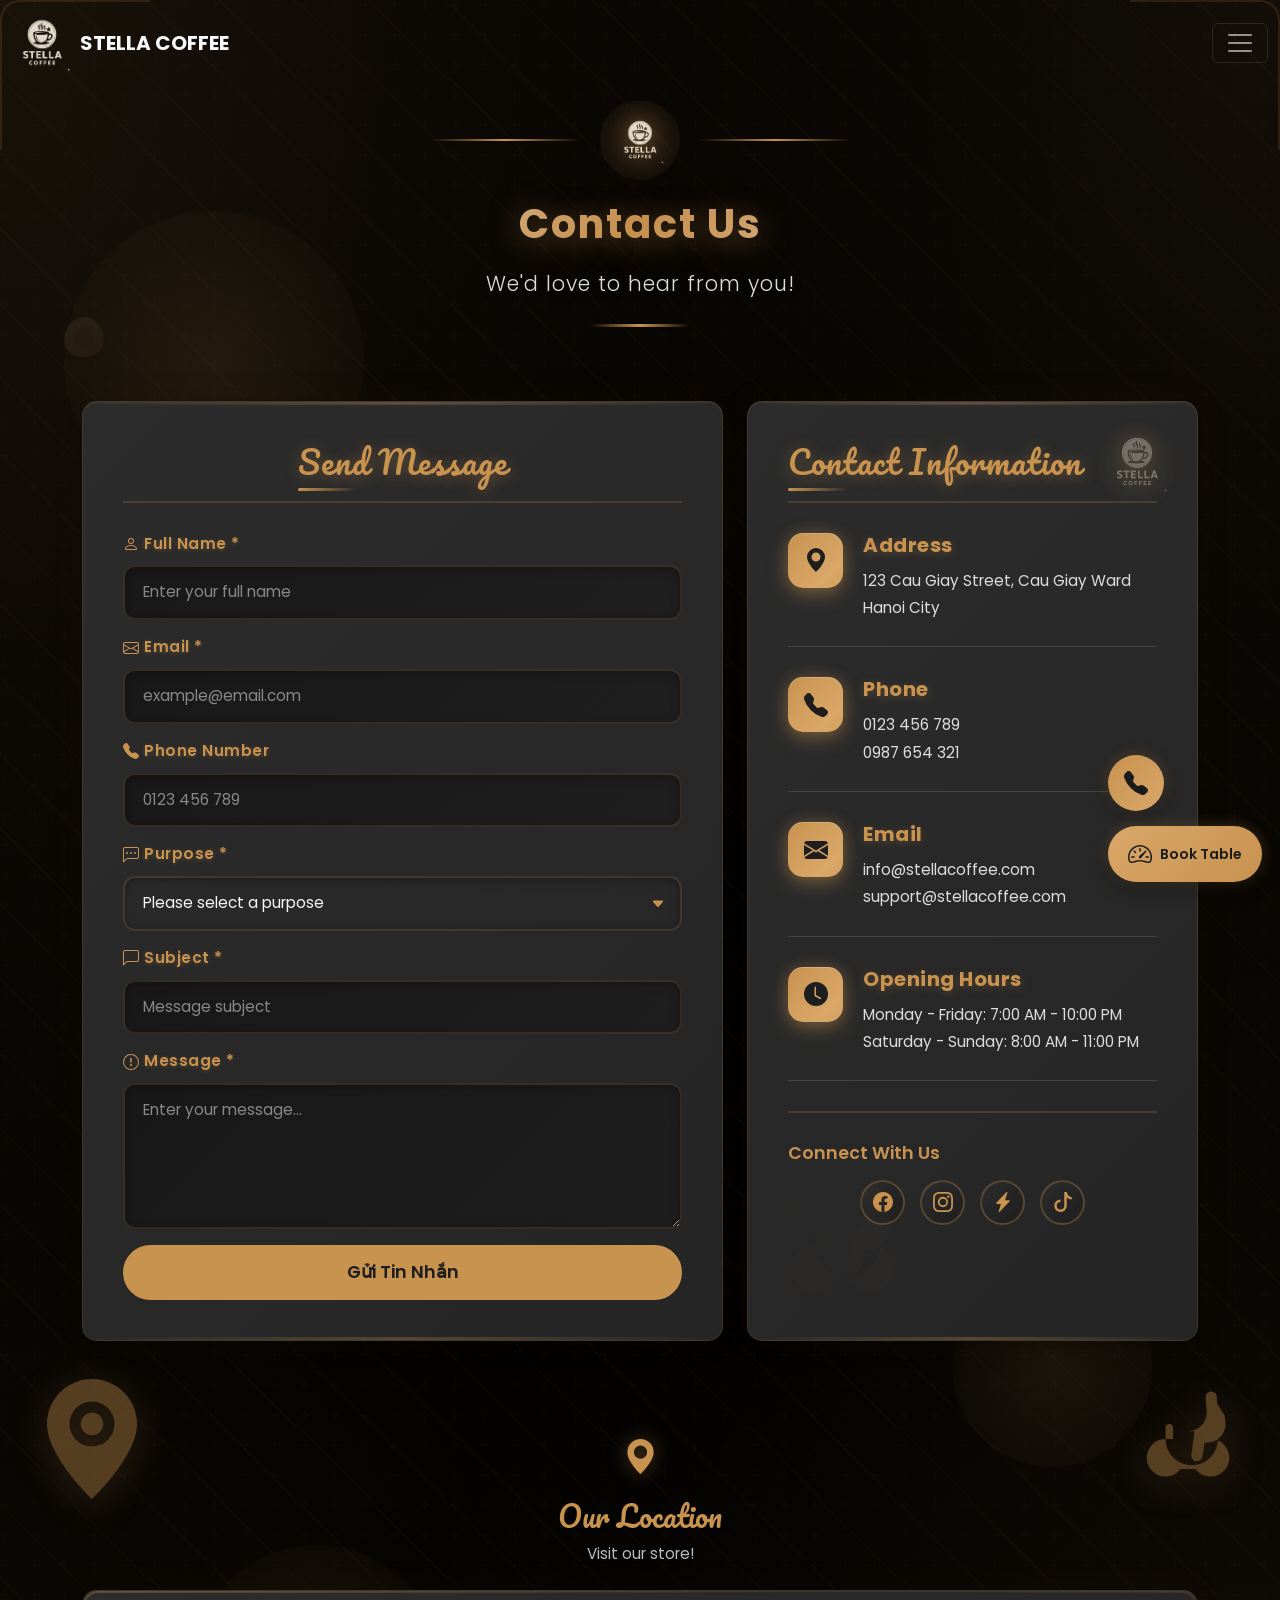
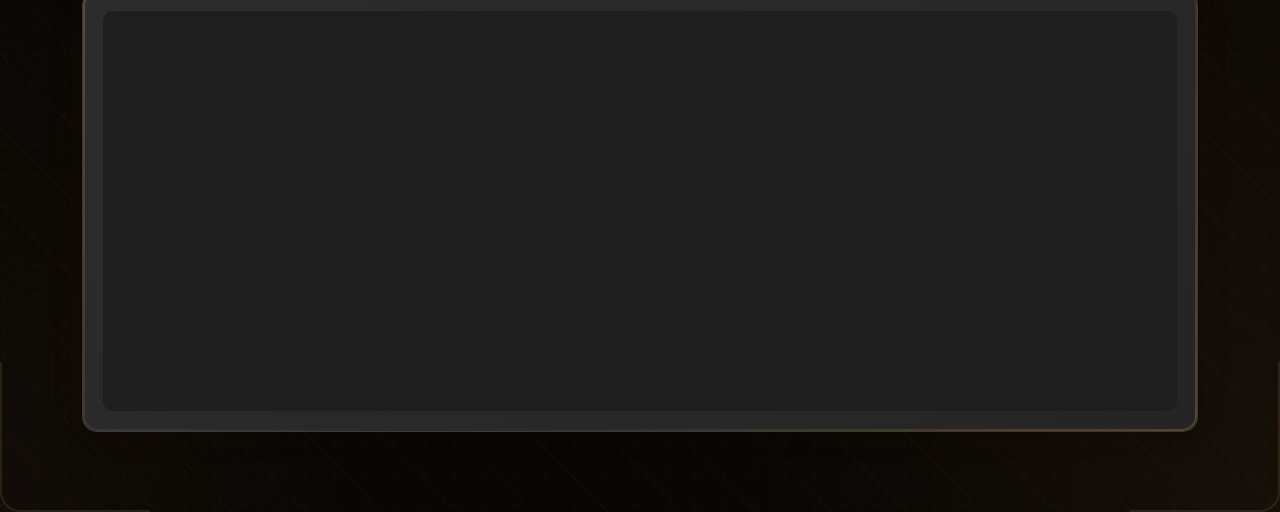
==== commit 16aac824: "Thêm" ====
--- a/Contact.html
+++ b/Contact.html
@@ -26,13 +26,13 @@
         <nav class="navbar fixed-top navbar-dark">
             <div class="container-fluid">
                 <a href="index.html" class="navbar-brand d-flex align-items-center">
-                    <img src="assets/images/logo.png" alt="Logo Coffee"
+                    <img src="assets/images/logo.png" alt="Logo Cà Phê"
                         style="width: 60px; height: auto; margin-right: 8px;">
                     <span class="fw-bold text-light">STELLA COFFEE</span>
                 </a>
 
                 <button class="navbar-toggler" type="button" data-bs-toggle="offcanvas"
-                    data-bs-target="#offcanvasNavbar" aria-controls="offcanvasNavbar" aria-label="Toggle navigation">
+                    data-bs-target="#offcanvasNavbar" aria-controls="offcanvasNavbar" aria-label="Toggle navigation menu">
                     <span class="navbar-toggler-icon"></span>
                 </button>
 
@@ -90,22 +90,22 @@
                         <div class="decoration-line left-line"></div>
                         <div class="header-icon-wrapper">
                             <div class="icon-glow"></div>
-                            <img src="assets/images/logo.png" alt="Stella Coffee Logo" class="header-logo-icon">
+                            <img src="assets/images/logo.png" alt="Logo Stella Coffee" class="header-logo-icon">
                         </div>
                         <div class="decoration-line right-line"></div>
                     </div>
-                    <h1>Liên Hệ Với Chúng Tôi</h1>
-                    <p class="subtitle-text">Chúng tôi rất mong nhận được phản hồi từ bạn!</p>
+                    <h1>Contact Us</h1>
+                    <p class="subtitle-text">We'd love to hear from you!</p>
                     <div class="header-underline"></div>
                 </div>
 
                 <div class="row g-4 mt-4">
-                    <!-- Form liên hệ -->
+                    <!-- Contact Form -->
                     <div class="col-lg-7">
                         <div class="contact-form-wrapper fade-in-left">
                             <div class="form-decoration-top"></div>
                             <div class="form-icon-header">
-                                <h2>Gửi Tin Nhắn</h2>
+                                <h2>Send Message</h2>
                             </div>
                             <form id="contactForm" class="contact-form">
                                 <div class="form-group-wrapper">
@@ -114,10 +114,10 @@
                                             <svg xmlns="http://www.w3.org/2000/svg" width="16" height="16" fill="currentColor" viewBox="0 0 16 16" style="margin-right: 5px;">
                                                 <path d="M8 8a3 3 0 1 0 0-6 3 3 0 0 0 0 6Zm2-3a2 2 0 1 1-4 0 2 2 0 0 1 4 0Zm4 8c0 1-1 1-1 1H3s-1 0-1-1 1-4 6-4 6 3 6 4Zm-1-.004c-.001-.246-.154-.986-.832-1.664C11.516 10.68 10.289 10 8 10c-2.29 0-3.516.68-4.168 1.332-.678.678-.83 1.418-.832 1.664h10Z"/>
                                             </svg>
-                                            Họ và Tên *
+                                            Full Name *
                                         </label>
                                         <input type="text" class="form-control" id="name" name="name" required
-                                            placeholder="Nhập họ và tên của bạn">
+                                            placeholder="Enter your full name">
                                     </div>
                                     <div class="mb-3">
                                         <label for="email" class="form-label">
@@ -134,7 +134,7 @@
                                             <svg xmlns="http://www.w3.org/2000/svg" width="16" height="16" fill="currentColor" viewBox="0 0 16 16" style="margin-right: 5px;">
                                                 <path fill-rule="evenodd" d="M1.885.511a1.745 1.745 0 0 1 2.61.163L6.29 2.98c.329.423.445.974.315 1.494l-.547 2.19a.678.678 0 0 0 .178.643l2.457 2.457a.678.678 0 0 0 .644.178l2.189-.547a1.745 1.745 0 0 1 1.494.315l2.306 1.794c.829.645.905 1.87.163 2.611l-1.034 1.034c-.74.74-1.846 1.065-2.877.702a18.634 18.634 0 0 1-7.01-4.42 18.634 18.634 0 0 1-4.42-7.009c-.362-1.03-.037-2.137.703-2.877L1.885.511z"/>
                                             </svg>
-                                            Số Điện Thoại
+                                            Phone Number
                                         </label>
                                         <input type="tel" class="form-control" id="phone" name="phone"
                                             placeholder="0123 456 789">
@@ -145,18 +145,18 @@
                                                 <path d="M14 1a1 1 0 0 1 1 1v8a1 1 0 0 1-1 1H4.414A2 2 0 0 0 3 11.586l-2 2V2a1 1 0 0 1 1-1h12zM2 0a2 2 0 0 0-2 2v12.793a.5.5 0 0 0 .854.353l2.853-2.853A1 1 0 0 1 4.414 12H14a2 2 0 0 0 2-2V2a2 2 0 0 0-2-2H2z"/>
                                                 <path d="M5 6a1 1 0 1 1-2 0 1 1 0 0 1 2 0zm4 0a1 1 0 1 1-2 0 1 1 0 0 1 2 0zm4 0a1 1 0 1 1-2 0 1 1 0 0 1 2 0z"/>
                                             </svg>
-                                            Mục Đích Liên Hệ *
+                                            Purpose *
                                         </label>
                                         <select class="form-control" id="purpose" name="purpose" required>
-                                            <option value="" disabled selected>Vui lòng chọn mục đích</option>
-                                            <option value="booking">❤️ Đặt bàn / Đặt chỗ</option>
-                                            <option value="delivery">🚚 Đặt hàng giao tận nơi</option>
-                                            <option value="event">🎉 Tổ chức sự kiện</option>
-                                            <option value="feedback">💬 Phản hồi / Góp ý</option>
-                                            <option value="complaint">⚠️ Khiếu nại</option>
-                                            <option value="cooperation">🤝 Hợp tác kinh doanh</option>
-                                            <option value="recruitment">👔 Tuyển dụng</option>
-                                            <option value="other">📋 Khác</option>
+                                            <option value="" disabled selected>Please select a purpose</option>
+                                            <option value="booking">❤️ Table Reservation</option>
+                                            <option value="delivery">🚚 Delivery Order</option>
+                                            <option value="event">🎉 Event Organization</option>
+                                            <option value="feedback">💬 Feedback / Suggestion</option>
+                                            <option value="complaint">⚠️ Complaint</option>
+                                            <option value="cooperation">🤝 Business Cooperation</option>
+                                            <option value="recruitment">👔 Recruitment</option>
+                                            <option value="other">📋 Other</option>
                                         </select>
                                     </div>
                                     <div class="mb-3">
@@ -164,12 +164,12 @@
                                             <svg xmlns="http://www.w3.org/2000/svg" width="16" height="16" fill="currentColor" viewBox="0 0 16 16" style="margin-right: 5px;">
                                                 <path d="M14 1a1 1 0 0 1 1 1v8a1 1 0 0 1-1 1H4.414A2 2 0 0 0 3 11.586l-2 2V2a1 1 0 0 1 1-1h12zM2 0a2 2 0 0 0-2 2v12.793a.5.5 0 0 0 .854.353l2.853-2.853A1 1 0 0 1 4.414 12H14a2 2 0 0 0 2-2V2a2 2 0 0 0-2-2H2z"/>
                                             </svg>
-                                            Chủ Đề *
+                                            Subject *
                                         </label>
                                         <input type="text" class="form-control" id="subject" name="subject" required
-                                            placeholder="Chủ đề tin nhắn">
-                                    </div>
-                                    <!-- Honeypot field để chống spam -->
+                                            placeholder="Message subject">
+                                    </div>
+                                    <!-- Honeypot field for spam prevention -->
                                     <input type="text" name="website" id="website" style="position: absolute; left: -9999px;" tabindex="-1" autocomplete="off">
                                     <div class="mb-3">
                                         <label for="message" class="form-label">
@@ -177,10 +177,10 @@
                                                 <path d="M8 15A7 7 0 1 1 8 1a7 7 0 0 1 0 14zm0 1A8 8 0 1 0 8 0a8 8 0 0 0 0 16z"/>
                                                 <path d="M7.002 11a1 1 0 1 1 2 0 1 1 0 0 1-2 0zM7.1 4.995a.905.905 0 1 1 1.8 0l-.35 3.507a.552.552 0 0 1-1.1 0L7.1 4.995z"/>
                                             </svg>
-                                            Tin Nhắn *
+                                            Message *
                                         </label>
                                         <textarea class="form-control" id="message" name="message" rows="5" required
-                                            placeholder="Nhập tin nhắn của bạn..."></textarea>
+                                            placeholder="Enter your message..."></textarea>
                                     </div>
                                     <button type="submit" class="btn-submit">
                                         <span class="btn-text">Gửi Tin Nhắn</span>
@@ -201,7 +201,7 @@
                             <!-- Decorative Logo -->
                             <div class="info-coffee-icons">
                                 <div class="info-coffee-icon icon-1">
-                                    <img src="assets/images/logo.png" alt="Stella Coffee Logo" class="info-logo-img">
+                                    <img src="assets/images/logo.png" alt="Logo Stella Coffee" class="info-logo-img">
                                 </div>
                             </div>
                             <!-- Large Coffee Icon Pattern -->
@@ -215,7 +215,7 @@
                                 </svg>
                             </div>
                             <div class="info-icon-header">
-                                <h2>Thông Tin Liên Hệ</h2>
+                                <h2>Contact Information</h2>
                             </div>
 
                             <div class="contact-info-item">
@@ -227,8 +227,8 @@
                                     </svg>
                                 </div>
                                 <div class="contact-info-details">
-                                    <h4>Địa Chỉ</h4>
-                                    <p>123 Đường Cầu Giấy, Phường Cầu Giấy<br> TP. Hà Nội</p>
+                                    <h4>Address</h4>
+                                    <p>123 Cau Giay Street, Cau Giay Ward<br> Hanoi City</p>
                                 </div>
                             </div>
 
@@ -241,7 +241,7 @@
                                     </svg>
                                 </div>
                                 <div class="contact-info-details">
-                                    <h4>Điện Thoại</h4>
+                                    <h4>Phone</h4>
                                     <p><a href="tel:+84123456789">0123 456 789</a></p>
                                     <p><a href="tel:+84987654321">0987 654 321</a></p>
                                 </div>
@@ -271,14 +271,14 @@
                                     </svg>
                                 </div>
                                 <div class="contact-info-details">
-                                    <h4>Giờ Mở Cửa</h4>
-                                    <p>Thứ 2 - Thứ 6: 7:00 - 22:00<br>Thứ 7 - Chủ Nhật: 8:00 - 23:00</p>
+                                    <h4>Opening Hours</h4>
+                                    <p>Monday - Friday: 7:00 AM - 10:00 PM<br>Saturday - Sunday: 8:00 AM - 11:00 PM</p>
                                 </div>
                             </div>
 
                             <!-- Social Media Links -->
                             <div class="social-media-section">
-                                <h4>Kết Nối Với Chúng Tôi</h4>
+                                <h4>Connect With Us</h4>
                                 <div class="social-icons">
                                     <a href="#" class="social-icon" title="Facebook">
                                         <svg xmlns="http://www.w3.org/2000/svg" width="20" height="20" fill="currentColor" viewBox="0 0 16 16">
@@ -330,8 +330,8 @@
                                 <svg xmlns="http://www.w3.org/2000/svg" width="35" height="35" fill="#c8924f" viewBox="0 0 16 16" style="margin-bottom: 10px;">
                                     <path d="M8 16s6-5.686 6-10A6 6 0 0 0 2 6c0 4.314 6 10 6 10zm0-7a3 3 0 1 1 0-6 3 3 0 0 1 0 6z"/>
                                 </svg>
-                                <h2>Vị Trí Của Chúng Tôi</h2>
-                                <p class="map-subtitle">Ghé thăm cửa hàng của chúng tôi!</p>
+                                <h2>Our Location</h2>
+                                <p class="map-subtitle">Visit our store!</p>
                             </div>
                             <div class="map-container">
                                 <!-- Lazy-load Map -->
@@ -339,13 +339,13 @@
                                     data-src="https://www.google.com/maps/embed?pb=!1m18!1m12!1m3!1d4640.594078069213!2d105.80084557601275!3d21.02815948779765!2m3!1f0!2f0!3f0!3m2!1i1024!2i768!4f13.1!3m3!1m2!1s0x3135ab424a50fff9%3A0xbe3a7f3670c0a45f!2zVHLGsOG7nW5nIMSQ4bqhaSBI4buNYyBHaWFvIFRow7RuZyBW4bqtbiBU4bqjaQ!5e1!3m2!1svi!2s!4v1761988107381!5m2!1svi!2s">
                                     <div class="map-placeholder">
                                         <div class="map-loading-spinner"></div>
-                                        <p>Đang tải bản đồ...</p>
-                                        <a href="https://www.google.com/maps/search/?api=1&query=123+Đường+Cầu+Giấy,+Phường+Cầu+Giấy,+Hà+Nội" 
+                                        <p>Loading map...</p>
+                                        <a href="https://www.google.com/maps/search/?api=1&query=123+Cau+Giay+Street,+Cau+Giay+Ward,+Hanoi" 
                                            target="_blank" class="btn-map-directions">
                                             <svg xmlns="http://www.w3.org/2000/svg" width="20" height="20" fill="currentColor" viewBox="0 0 16 16" style="margin-right: 8px;">
                                                 <path d="M8 16s6-5.686 6-10A6 6 0 0 0 2 6c0 4.314 6 10 6 10zm0-7a3 3 0 1 1 0-6 3 3 0 0 1 0 6z"/>
                                             </svg>
-                                            Chỉ đường đến Stella Coffee
+                                            Get Directions to Stella Coffee
                                         </a>
                                     </div>
                                 </div>
@@ -369,8 +369,8 @@
                 <path d="M16 8A8 8 0 1 1 0 8a8 8 0 0 1 16 0zm-3.97-3.03a.75.75 0 0 0-1.08.022L7.477 9.417 5.384 7.323a.75.75 0 0 0-1.06 1.061L6.97 11.03a.75.75 0 0 0 1.079-.02l3.992-4.99a.75.75 0 0 0-.01-1.05z"/>
             </svg>
             <div class="toast-text">
-                <strong>Thành công!</strong>
-                <p>Cảm ơn bạn đã liên hệ! Chúng tôi sẽ phản hồi trong vòng 24 giờ.</p>
+                <strong>Success!</strong>
+                <p>Thank you for contacting us! We will respond within 24 hours.</p>
             </div>
         </div>
     </div>
@@ -378,32 +378,32 @@
     <!-- Floating CTA Buttons -->
     <div class="floating-cta-buttons">
         <!-- Call Button -->
-        <a href="tel:0123456789" class="floating-call" aria-label="Gọi ngay">
+        <a href="tel:0123456789" class="floating-call" aria-label="Call now">
             <svg xmlns="http://www.w3.org/2000/svg" width="24" height="24" fill="currentColor" viewBox="0 0 16 16">
                 <path fill-rule="evenodd" d="M1.885.511a1.745 1.745 0 0 1 2.61.163L6.29 2.98c.329.423.445.974.315 1.494l-.547 2.19a.678.678 0 0 0 .178.643l2.457 2.457a.678.678 0 0 0 .644.178l2.189-.547a1.745 1.745 0 0 1 1.494.315l2.306 1.794c.829.645.905 1.87.163 2.611l-1.034 1.034c-.74.74-1.846 1.065-2.877.702a18.634 18.634 0 0 1-7.01-4.42 18.634 18.634 0 0 1-4.42-7.009c-.362-1.03-.037-2.137.703-2.877L1.885.511z"/>
             </svg>
         </a>
         <!-- Booking Button -->
-        <a href="#contactForm" class="floating-booking" aria-label="Đặt bàn ngay">
+        <a href="#contactForm" class="floating-booking" aria-label="Book table now">
             <svg xmlns="http://www.w3.org/2000/svg" width="24" height="24" fill="currentColor" viewBox="0 0 16 16">
                 <path d="M8 4a.5.5 0 0 1 .5.5V6a.5.5 0 0 1-1 0V4.5A.5.5 0 0 1 8 4zM3.732 5.732a.5.5 0 0 1 .707 0l.915.914a.5.5 0 1 1-.708.708l-.914-.915a.5.5 0 0 1 0-.707zM2 10a.5.5 0 0 1 .5-.5h1.586a.5.5 0 0 1 0 1H2.5A.5.5 0 0 1 2 10zm9.5 0a.5.5 0 0 1 .5-.5h1.5a.5.5 0 0 1 0 1H12a.5.5 0 0 1-.5-.5zm.754-4.246a.389.389 0 0 0-.527-.02L7.547 9.31a.91.91 0 1 0 1.302 1.258l3.434-4.297a.389.389 0 0 0-.029-.518z"/>
                 <path fill-rule="evenodd" d="M0 10a8 8 0 1 1 15.547 2.661c-.442 1.253-1.845 1.602-2.932 1.25C11.309 13.488 9.475 13 8 13c-1.474 0-3.31.488-4.615.911-1.087.352-2.49.003-2.932-1.25A7.988 7.988 0 0 1 0 10zm8-7a7 7 0 0 0-6.603 9.329c.203.575.923.876 1.68.63C4.397 12.533 6.358 12 8 12s3.604.532 4.923.96c.757.245 1.477-.056 1.68-.631A7 7 0 0 0 8 3z"/>
             </svg>
-            <span class="btn-label">Đặt Bàn</span>
+            <span class="btn-label">Book Table</span>
         </a>
     </div>
 
-    <!-- Script xử lý -->
+    <!-- Scripts -->
     <script>
-        // Form Validation & Submission
+        // Validate and submit form
         const contactForm = document.getElementById('contactForm');
         contactForm.addEventListener('submit', function (e) {
             e.preventDefault();
             
-            // Honeypot check
+            // Check honeypot (spam prevention)
             const honeypot = document.getElementById('website').value;
             if (honeypot) {
-                return; // Spam detected, silently fail
+                return; // Spam detected, stop processing
             }
             
             const btn = this.querySelector('.btn-submit');
@@ -416,19 +416,19 @@
                 return;
             }
             
-            // Show loading
+            // Show loading state
             btnText.classList.add('d-none');
             btnLoader.classList.remove('d-none');
             btn.disabled = true;
             
-            // Simulate form submission (thay bằng API call thực tế)
+            // Simulate form submission (replace with actual API call)
             setTimeout(() => {
-                // TODO: Gửi data đến server
+                // TODO: Send data to server
                 // fetch('/api/contact', { method: 'POST', body: new FormData(this) })
                 //   .then(response => response.json())
                 //   .then(data => { showToast(); });
                 
-                // Show toast
+                // Show notification
                 showToast();
                 
                 // Reset form
@@ -441,7 +441,7 @@
             }, 1500);
         });
         
-        // Toast Notification
+        // Show notification
         function showToast() {
             const toast = document.getElementById('toast');
             toast.classList.add('show');
@@ -450,7 +450,7 @@
             }, 4000);
         }
         
-        // Lazy Load Map
+        // Lazy load map
         function loadMap() {
             const wrapper = document.getElementById('map-section');
             if (!wrapper || wrapper.classList.contains('loaded')) return;
@@ -470,7 +470,7 @@
             wrapper.classList.add('loaded');
         }
         
-        // Intersection Observer for lazy-loading map
+        // Observe intersection to load map when scrolling
         if ('IntersectionObserver' in window) {
             const mapObserver = new IntersectionObserver(entries => {
                 if (entries[0].isIntersecting) {
@@ -484,11 +484,11 @@
                 mapObserver.observe(mapSection);
             }
         } else {
-            // Fallback for older browsers
+            // Dự phòng cho trình duyệt cũ
             window.addEventListener('load', loadMap);
         }
         
-        // Smooth scroll for booking button
+        // Cuộn mượt cho nút đặt bàn
         document.querySelectorAll('a[href^="#"]').forEach(anchor => {
             anchor.addEventListener('click', function (e) {
                 const href = this.getAttribute('href');
--- a/assets/contact.css
+++ b/assets/contact.css
@@ -459,6 +459,26 @@
     filter: drop-shadow(0 0 15px rgba(200, 146, 79, 0.7));
 }
 
+.header-banner-icon {
+    width: 60px;
+    height: auto;
+    max-height: 35px;
+    object-fit: contain;
+    position: relative;
+    z-index: 1;
+    margin-top: 5px;
+    filter: drop-shadow(0 0 8px rgba(200, 146, 79, 0.4));
+    animation: iconFloat 3s ease-in-out infinite 1.5s;
+    transition: all 0.3s ease;
+    opacity: 0.9;
+}
+
+.header-banner-icon:hover {
+    transform: scale(1.1) translateY(-5px);
+    filter: drop-shadow(0 0 12px rgba(200, 146, 79, 0.6));
+    opacity: 1;
+}
+
 @keyframes iconFloat {
     0%, 100% {
         transform: translateY(0);
@@ -575,6 +595,27 @@
     border-bottom: 2px solid rgba(200, 146, 79, 0.2);
     position: relative;
     z-index: 2;
+    display: flex;
+    align-items: center;
+    justify-content: center;
+    gap: 15px;
+}
+
+.form-banner-icon {
+    width: 45px;
+    height: auto;
+    max-height: 30px;
+    object-fit: contain;
+    filter: drop-shadow(0 0 8px rgba(200, 146, 79, 0.4));
+    animation: iconFloat 3s ease-in-out infinite 0.5s;
+    transition: all 0.3s ease;
+    opacity: 0.85;
+}
+
+.form-banner-icon:hover {
+    transform: scale(1.15);
+    filter: drop-shadow(0 0 12px rgba(200, 146, 79, 0.6));
+    opacity: 1;
 }
 
 .contact-form-wrapper h2 {
@@ -1638,6 +1679,16 @@
         height: 40px;
     }
 
+    .header-banner-icon {
+        width: 45px;
+        max-height: 25px;
+        margin-top: 3px;
+    }
+
+    .form-banner-icon {
+        width: 35px;
+        max-height: 22px;
+    }
 
     .info-coffee-icons {
         display: none;
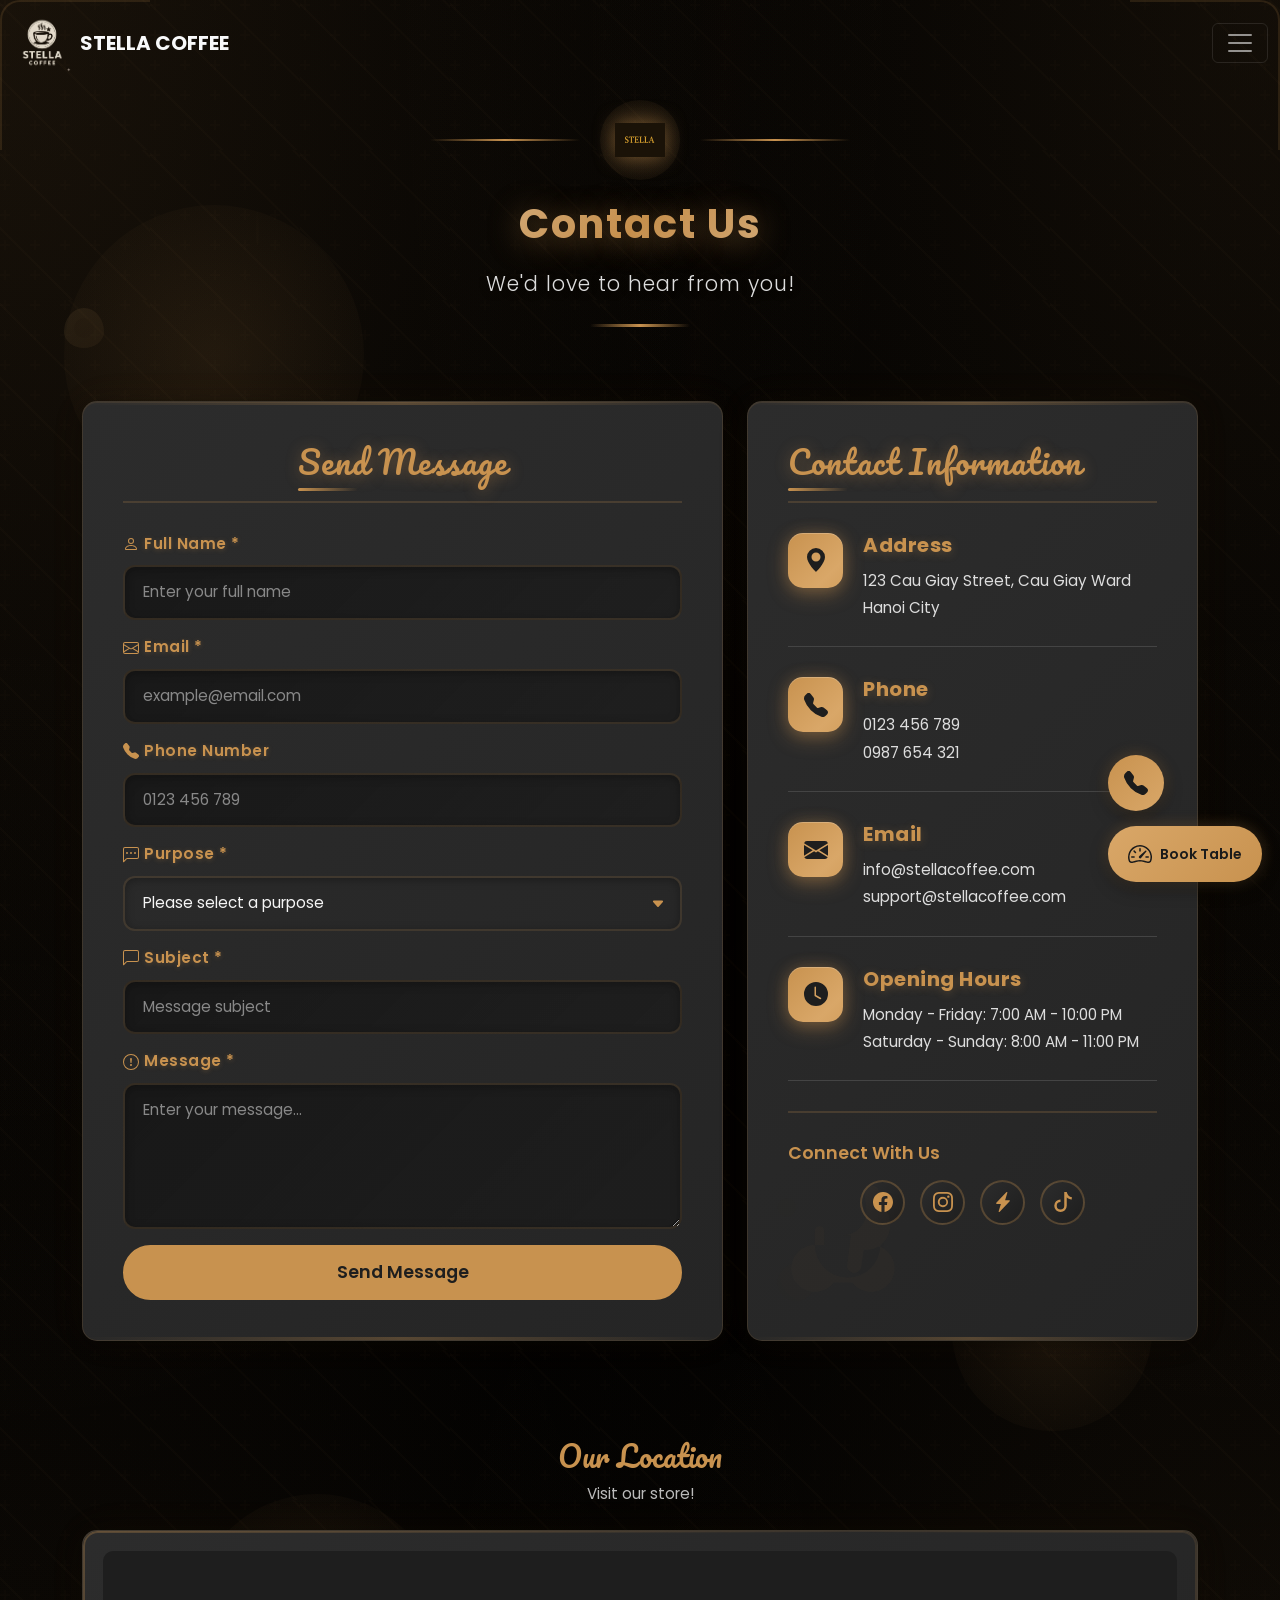
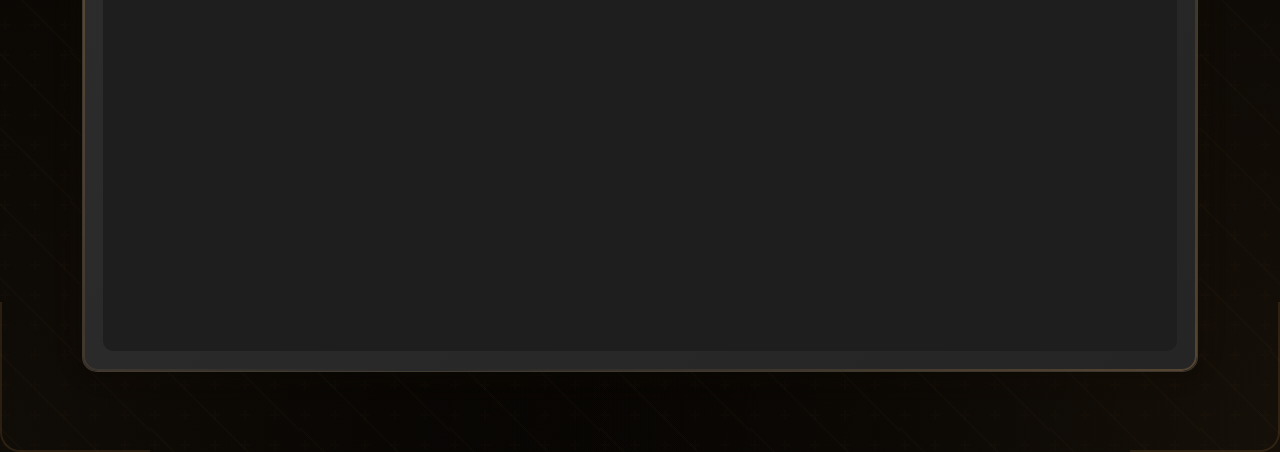
==== commit d39fb1f9: "Thaydoi" ====
--- a/Contact.html
+++ b/Contact.html
@@ -1,10 +1,10 @@
 <!DOCTYPE html>
-<html lang="vi">
+<html lang="en">
 
 <head>
     <meta charset="UTF-8">
     <meta name="viewport" content="width=device-width, initial-scale=1.0">
-    <title>Liên Hệ - Stella Coffee</title>
+    <title>Contact - Stella Coffee</title>
     <link rel="icon" type="image/png" href="assets/images/logo.png">
 
     <!-- Bootstrap -->
@@ -26,7 +26,7 @@
         <nav class="navbar fixed-top navbar-dark">
             <div class="container-fluid">
                 <a href="index.html" class="navbar-brand d-flex align-items-center">
-                    <img src="assets/images/logo.png" alt="Logo Cà Phê"
+                    <img src="assets/images/logo.png" alt="Coffee Logo"
                         style="width: 60px; height: auto; margin-right: 8px;">
                     <span class="fw-bold text-light">STELLA COFFEE</span>
                 </a>
@@ -44,11 +44,11 @@
                     </div>
                     <div class="offcanvas-body">
                         <ul class="navbar-nav justify-content-end flex-grow-1 pe-3">
-                            <li class="nav-item"><a class="nav-link text-light" href="index.html">Trang chủ</a></li>
-                            <li class="nav-item"><a class="nav-link text-light" href="#">Giới thiệu</a></li>
+                            <li class="nav-item"><a class="nav-link text-light" href="index.html">Home</a></li>
+                            <li class="nav-item"><a class="nav-link text-light" href="#">About</a></li>
                             <li class="nav-item"><a class="nav-link text-light" href="Menu.html">Menu</a></li>
-                            <li class="nav-item"><a class="nav-link text-light" href="#">Thư viện</a></li>
-                            <li class="nav-item"><a class="nav-link text-light active" href="Contact.html">Liên hệ</a>
+                            <li class="nav-item"><a class="nav-link text-light" href="#">Gallery</a></li>
+                            <li class="nav-item"><a class="nav-link text-light active" href="Contact.html">Contact</a>
                             </li>
                         </ul>
                     </div>
@@ -90,7 +90,7 @@
                         <div class="decoration-line left-line"></div>
                         <div class="header-icon-wrapper">
                             <div class="icon-glow"></div>
-                            <img src="assets/images/logo.png" alt="Logo Stella Coffee" class="header-logo-icon">
+                            <img src="assets/images/logo1.png" alt="Logo Stella Coffee" class="header-logo-icon">
                         </div>
                         <div class="decoration-line right-line"></div>
                     </div>
@@ -183,7 +183,7 @@
                                             placeholder="Enter your message..."></textarea>
                                     </div>
                                     <button type="submit" class="btn-submit">
-                                        <span class="btn-text">Gửi Tin Nhắn</span>
+                                        <span class="btn-text">Send Message</span>
                                         <span class="btn-loader d-none">
                                             <span class="spinner"></span>
                                         </span>
@@ -198,12 +198,6 @@
                     <div class="col-lg-5">
                         <div class="contact-info-wrapper fade-in-right">
                             <div class="info-decoration-top"></div>
-                            <!-- Decorative Logo -->
-                            <div class="info-coffee-icons">
-                                <div class="info-coffee-icon icon-1">
-                                    <img src="assets/images/logo.png" alt="Logo Stella Coffee" class="info-logo-img">
-                                </div>
-                            </div>
                             <!-- Large Coffee Icon Pattern -->
                             <div class="info-large-icon">
                                 <svg xmlns="http://www.w3.org/2000/svg" width="150" height="150" fill="#c8924f" viewBox="0 0 16 16" opacity="0.2">
@@ -311,25 +305,7 @@
                 <div class="row mt-5">
                     <div class="col-12">
                         <div class="map-wrapper fade-in-up">
-                            <!-- Decorative Icons Around Map -->
-                            <div class="map-decorative-icons">
-                                <div class="map-decor-icon map-icon-left">
-                                    <svg xmlns="http://www.w3.org/2000/svg" width="120" height="120" fill="#c8924f" viewBox="0 0 16 16">
-                                        <path d="M8 16s6-5.686 6-10A6 6 0 0 0 2 6c0 4.314 6 10 6 10zm0-7a3 3 0 1 1 0-6 3 3 0 0 1 0 6z"/>
-                                        <circle cx="8" cy="6" r="1.5" fill="#c8924f"/>
-                                    </svg>
-                                </div>
-                                <div class="map-decor-icon map-icon-right">
-                                    <svg xmlns="http://www.w3.org/2000/svg" width="120" height="120" fill="#c8924f" viewBox="0 0 16 16">
-                                        <path d="M5 8a2.5 2.5 0 1 0 2 4h2a2.5 2.5 0 1 0 2-4V6.5a.5.5 0 0 1 1 0V8a3.5 3.5 0 1 1-7 0V6.5a.5.5 0 0 1 1 0V8Z"/>
-                                        <path d="M11.89 3.26l-.04-.87a.75.75 0 1 0-1.5.05l.04.87c.07.36.11.73.11 1.15 0 1.38-1.12 2.5-2.5 2.5H8.85l-.38 3.04a.75.75 0 1 0 1.46.32L10.2 8.5h.3c1.38 0 2.5-1.12 2.5-2.5 0-.42-.04-.79-.11-1.15Z"/>
-                                    </svg>
-                                </div>
-                            </div>
                             <div class="map-header text-center mb-4">
-                                <svg xmlns="http://www.w3.org/2000/svg" width="35" height="35" fill="#c8924f" viewBox="0 0 16 16" style="margin-bottom: 10px;">
-                                    <path d="M8 16s6-5.686 6-10A6 6 0 0 0 2 6c0 4.314 6 10 6 10zm0-7a3 3 0 1 1 0-6 3 3 0 0 1 0 6z"/>
-                                </svg>
                                 <h2>Our Location</h2>
                                 <p class="map-subtitle">Visit our store!</p>
                             </div>
--- a/assets/contact.css
+++ b/assets/contact.css
@@ -45,7 +45,7 @@
     background-size: 100% 100%, 100% 100%, 100% 100%, 100% 100%, 150px 150px;
     z-index: 0;
     pointer-events: none;
-    animation: backgroundPulse 15s ease-in-out infinite;
+    /* animation: backgroundPulse 15s ease-in-out infinite; */
 }
 
 /* Animated Background Pattern Overlay */
@@ -99,7 +99,7 @@
     background: linear-gradient(135deg, #8b6f47 0%, #5c4427 100%);
     border-radius: 50% 50% 50% 50% / 60% 60% 40% 40%;
     opacity: 0.15;
-    animation: float 15s infinite ease-in-out;
+    /* animation: float 15s infinite ease-in-out; */
     z-index: 0;
 }
 
@@ -168,7 +168,7 @@
     background: linear-gradient(to top, rgba(200, 146, 79, 0.1), transparent);
     border-radius: 50% 50% 50% 50% / 60% 60% 40% 40%;
     opacity: 0.2;
-    animation: steam-rise 8s infinite ease-in-out;
+    /* animation: steam-rise 8s infinite ease-in-out; */
 }
 
 .steam-1 {
@@ -213,7 +213,7 @@
     border-radius: 50%;
     background: radial-gradient(circle, rgba(200, 146, 79, 0.1), transparent);
     z-index: 0;
-    animation: shapeFloat 20s infinite ease-in-out;
+    /* animation: shapeFloat 20s infinite ease-in-out; */
     pointer-events: none;
 }
 
@@ -276,7 +276,7 @@
     opacity: 0.5;
     z-index: 0;
     pointer-events: none;
-    animation: patternMove 30s linear infinite;
+    /* animation: patternMove 30s linear infinite; */
 }
 
 @keyframes patternMove {
@@ -344,7 +344,7 @@
     display: flex;
     justify-content: center;
     align-items: center;
-    animation: fadeInDown 1s ease-out;
+    /* animation: fadeInDown 1s ease-out; */
     z-index: 10;
 }
 
@@ -390,7 +390,7 @@
     background: linear-gradient(to right, transparent, #c8924f, transparent);
     flex: 1;
     max-width: 150px;
-    animation: lineExpand 2s ease-in-out;
+    /* animation: lineExpand 2s ease-in-out; */
 }
 
 @keyframes lineExpand {
@@ -422,7 +422,7 @@
     height: 80px;
     background: radial-gradient(circle, rgba(200, 146, 79, 0.2), transparent);
     border-radius: 50%;
-    animation: pulse 2s infinite;
+    /* animation: pulse 2s infinite; */
 }
 
 @keyframes pulse {
@@ -440,7 +440,7 @@
     position: relative;
     z-index: 1;
     filter: drop-shadow(0 0 10px rgba(200, 146, 79, 0.5));
-    animation: iconFloat 3s ease-in-out infinite;
+    /* animation: iconFloat 3s ease-in-out infinite; */
 }
 
 .header-logo-icon {
@@ -450,7 +450,6 @@
     position: relative;
     z-index: 1;
     filter: drop-shadow(0 0 10px rgba(200, 146, 79, 0.5));
-    animation: iconFloat 3s ease-in-out infinite;
     transition: all 0.3s ease;
 }
 
@@ -468,7 +467,7 @@
     z-index: 1;
     margin-top: 5px;
     filter: drop-shadow(0 0 8px rgba(200, 146, 79, 0.4));
-    animation: iconFloat 3s ease-in-out infinite 1.5s;
+    /* animation: iconFloat 3s ease-in-out infinite 1.5s; */
     transition: all 0.3s ease;
     opacity: 0.9;
 }
@@ -499,7 +498,7 @@
     text-shadow: 0 4px 30px rgba(200, 146, 79, 0.5);
     letter-spacing: 2px;
     position: relative;
-    animation: textGlow 3s ease-in-out infinite;
+    /* animation: textGlow 3s ease-in-out infinite; */
     font-family: "Poppins", sans-serif;
 }
 
@@ -607,7 +606,7 @@
     max-height: 30px;
     object-fit: contain;
     filter: drop-shadow(0 0 8px rgba(200, 146, 79, 0.4));
-    animation: iconFloat 3s ease-in-out infinite 0.5s;
+    /* animation: iconFloat 3s ease-in-out infinite 0.5s; */
     transition: all 0.3s ease;
     opacity: 0.85;
 }
@@ -789,7 +788,7 @@
 .info-coffee-icon.icon-1 {
     top: 0;
     right: 0;
-    animation: floatUpDown 4s ease-in-out infinite;
+    /* animation: floatUpDown 4s ease-in-out infinite; */
     background: radial-gradient(circle, rgba(200, 146, 79, 0.1), transparent);
     border-radius: 50%;
     padding: 8px;
@@ -817,7 +816,7 @@
     width: 60px;
     height: 60px;
     opacity: 0.3;
-    animation: floatUpDown 4s ease-in-out infinite 2s;
+    /* animation: floatUpDown 4s ease-in-out infinite 2s; */
 }
 
 .contact-info-wrapper:hover .info-coffee-icon {
@@ -1133,14 +1132,14 @@
     left: -50px;
     top: 50%;
     transform: translateY(-50%);
-    animation: floatLeft 6s ease-in-out infinite;
+    /* animation: floatLeft 6s ease-in-out infinite; */
 }
 
 .map-icon-right {
     right: -50px;
     top: 50%;
     transform: translateY(-50%);
-    animation: floatRight 6s ease-in-out infinite;
+    /* animation: floatRight 6s ease-in-out infinite; */
 }
 
 .map-wrapper:hover .map-decor-icon {
@@ -1173,7 +1172,7 @@
 
 .map-header svg {
     filter: drop-shadow(0 0 10px rgba(200, 146, 79, 0.4));
-    animation: iconFloat 3s ease-in-out infinite;
+    /* animation: iconFloat 3s ease-in-out infinite; */
 }
 
 .map-wrapper h2 {
@@ -1223,18 +1222,8 @@
     border: none;
 }
 
-/* Animations */
-.fade-in-up {
-    animation: fadeInUp 0.8s ease-out;
-}
-
-.fade-in-left {
-    animation: fadeInLeft 0.8s ease-out;
-}
-
-.fade-in-right {
-    animation: fadeInRight 0.8s ease-out;
-}
+/* Animations - Disabled */
+/* .fade-in-up, .fade-in-left, .fade-in-right - animations disabled */
 
 @keyframes fadeInUp {
     from {
@@ -1427,7 +1416,7 @@
     border: 4px solid rgba(200, 146, 79, 0.2);
     border-top-color: #c8924f;
     border-radius: 50%;
-    animation: spin 1s linear infinite;
+    /* animation: spin 1s linear infinite; */
     margin: 0 auto 20px;
 }
 
